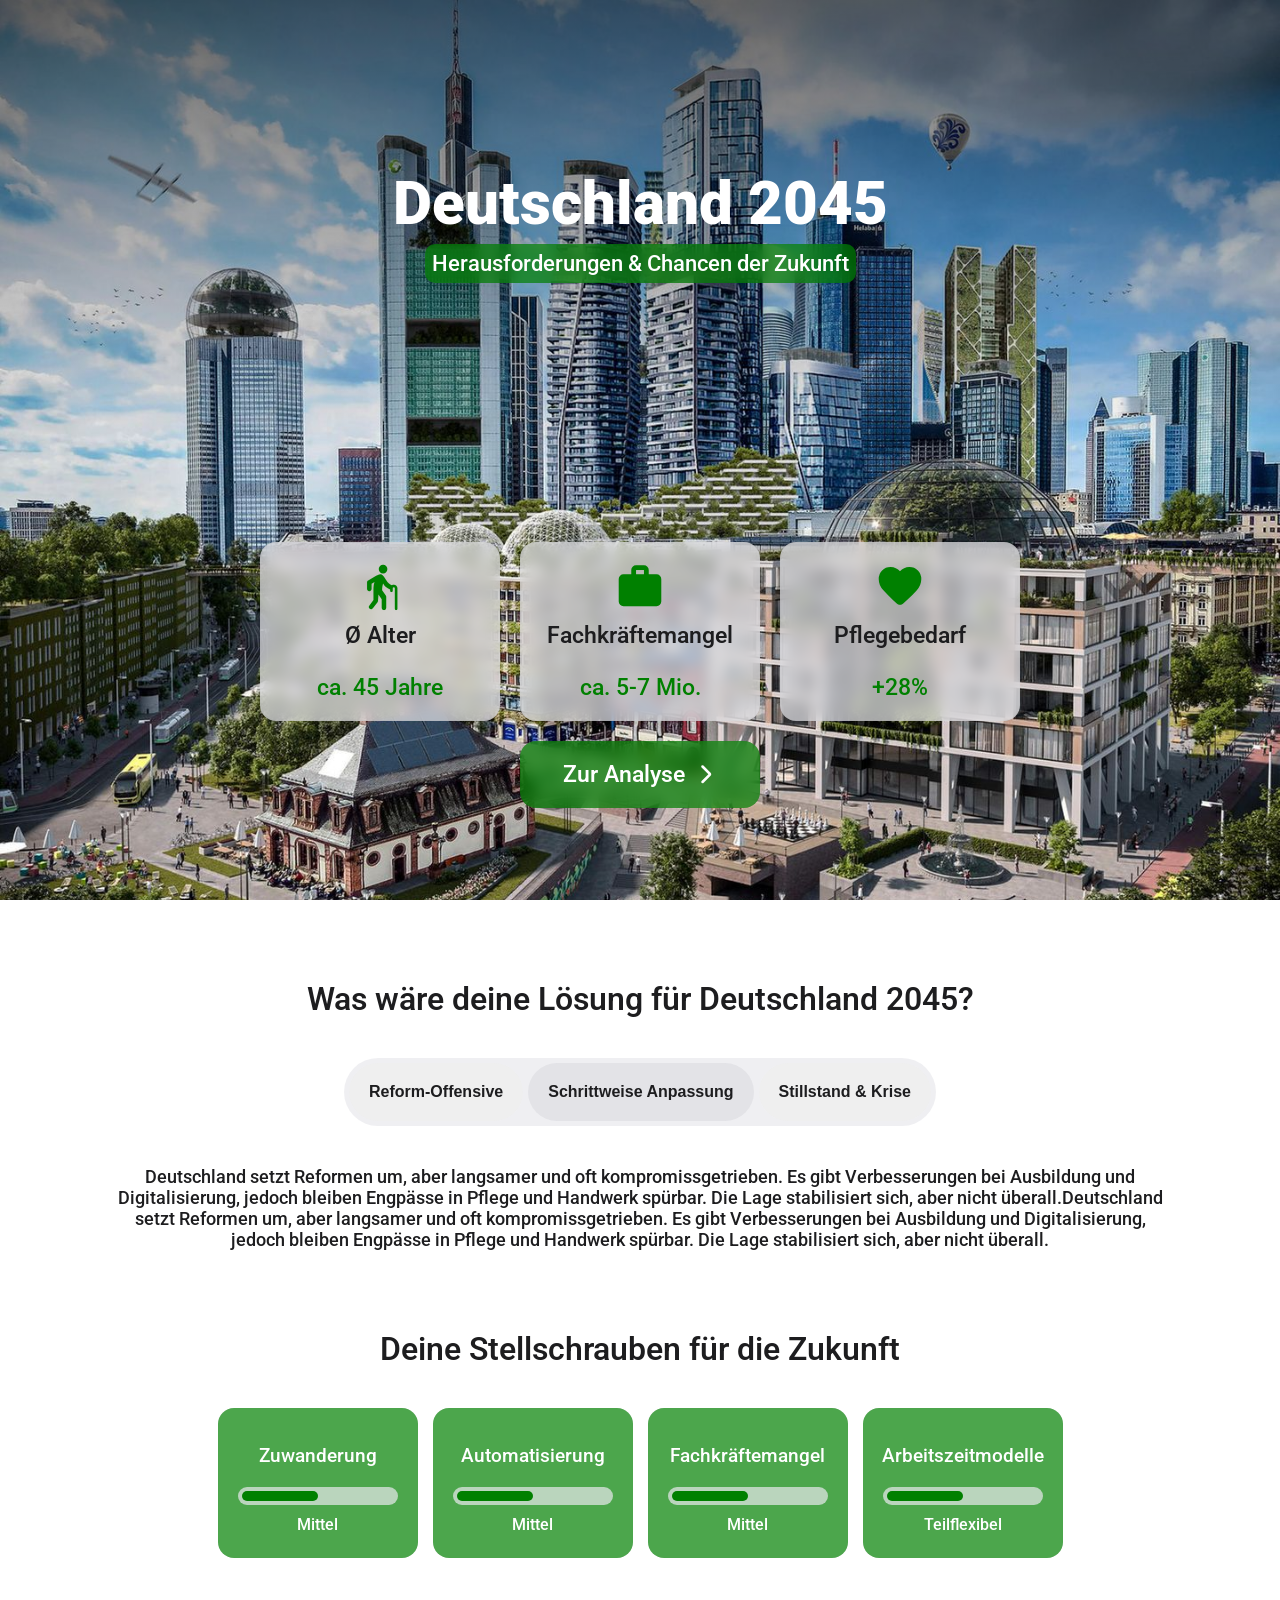
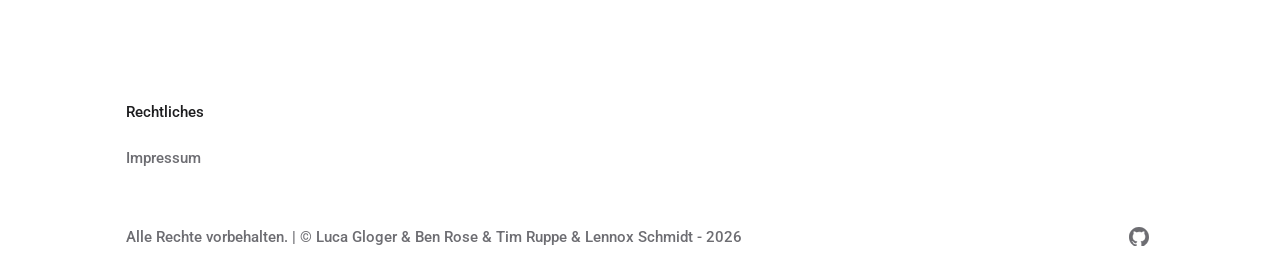
==== index.html @ fe9e8a71 "Design Update" ====
<!DOCTYPE html>
<html lang="en">
  <head>
    <meta charset="UTF-8" />
    <meta name="viewport" content="width=device-width, initial-scale=1.0" />
    <title>Detuschland 2045 - Herausforderungen & Chancen der Zukunft</title>
    <link
      rel="shortcut icon"
      href="assets/icons/favicon.png"
      type="image/x-icon"
    />
    <link rel="stylesheet" href="styles/index.css" />
    <link rel="stylesheet" href="styles/footer.css" />
    <script type="module" src="sliderInfo.js"></script>
  </head>
  <body>
    <div class="firstSectionCon">
      <div class="textCon">
        <h1 class="textConHeader">Deutschland 2045</h1>
        <h3 class="textConDescription">
          Herausforderungen & Chancen der Zukunft
        </h3>
      </div>
      <div class="btnInfoCon">
        <div class="infoGridCon">
          <div class="infoCon">
            <svg
              class="infoIcon"
              xmlns="http://www.w3.org/2000/svg"
              viewBox="0 -960 960 960"
            >
              <path
                d="M538.8-740.96q-33.95 0-58.17-24.21-24.22-24.22-24.22-58.18 0-33.95 24.1-58.17t58.29-24.22q34.2 0 58.3 24.1 24.1 24.1 24.1 58.29 0 34.2-24.22 58.3-24.22 24.09-58.18 24.09ZM700-382.35q-10.15 0-17.47-7.31-7.31-7.32-7.31-17.47v-24.5q-50.42-20.13-80.77-46.6-30.36-26.47-54.32-70.4-9.8 25.37-15.59 61.92-5.78 36.56-4.02 70.88l70.57 100.09q4.48 5.72 6.33 12.44 1.86 6.71 1.86 13.67v210.35q0 18.19-12.45 30.65-12.46 12.46-30.66 12.46-18.19 0-30.65-12.46-12.45-12.46-12.45-30.65v-165.26L450.2-335.3l-8.96 122.1q0 4.24-8.96 23.92L342.8-70.33q-10.71 14.72-28.15 17.08-17.43 2.36-32.15-8.36-14.96-10.72-17.32-28.27-2.35-17.55 8.6-32.27l81.2-108.44-.48-206.78q-.24-31.72 5-69.29 5.24-37.58 15.24-68.82l-56.89 32.28v102q0 18.2-12.46 30.66-12.46 12.45-30.65 12.45-18.2 0-30.65-12.45-12.46-12.46-12.46-30.66v-125.47q0-12.44 5.72-23.13 5.72-10.7 16.67-16.42l152.65-87.52q25.24-14.24 44.1-21.86 18.86-7.62 35.34-7.62 26.67 0 48.97 23.06 22.29 23.05 51.92 73.12 30.33 51.13 59.43 77.41 29.11 26.28 62.22 36.93 10.28-6.8 18.4-9.68t18.88-2.88q28.35 0 48.39 20.63 20.03 20.63 20.03 48.93v394.74q0 10.16-7.32 17.47-7.31 7.32-17.46 7.32-10.16 0-17.47-7.32-7.32-7.31-7.32-17.47V-455.7q0-8-6-14t-14-6q-8 0-14 6t-6 14v48.57q0 10.15-7.31 17.47-7.32 7.31-17.47 7.31Z"
              />
            </svg>
            <div class="infoFirstTextCon">
              <span class="infoFirstText">Ø Alter</span>
            </div>
            <div class="infoSecondTextCon">
              <span class="infoSecondText">ca. 45 Jahre</span>
            </div>
          </div>
          <div class="infoCon">
            <svg
              class="infoIcon"
              xmlns="http://www.w3.org/2000/svg"
              viewBox="0 -960 960 960"
            >
              <path
                d="M162.87-111.87q-37.78 0-64.39-26.61t-26.61-64.39V-633.3q0-37.79 26.61-64.4 26.61-26.6 64.39-26.6h149.72v-80q0-37.79 26.61-64.4 26.6-26.6 64.39-26.6h152.82q37.79 0 64.39 26.6 26.61 26.61 26.61 64.4v80h149.72q37.78 0 64.39 26.6 26.61 26.61 26.61 64.4v430.43q0 37.78-26.61 64.39t-64.39 26.61H162.87ZM403.59-724.3h152.82v-80H403.59v80Z"
              />
            </svg>
            <div class="infoFirstTextCon">
              <span class="infoFirstText">Fachkräftemangel</span>
            </div>
            <div class="infoSecondTextCon">
              <span class="infoSecondText">ca. 5-7 Mio.</span>
            </div>
          </div>
          <div class="infoCon">
            <svg
              class="infoIcon"
              xmlns="http://www.w3.org/2000/svg"
              viewBox="0 -960 960 960"
            >
              <path
                d="M479.76-139.83q-16.15 0-32.44-5.83-16.3-5.84-28.97-18.27l-69.48-63.48Q243.35-323.7 157.61-420.03 71.87-516.37 71.87-634q0-97.59 65.15-162.98 65.15-65.39 162.74-65.39 52.52 0 99.28 21.42 46.76 21.43 80.72 59.47 33.96-38.04 80.72-59.47 46.76-21.42 99.28-21.42 97.59 0 163.1 65.39 65.51 65.39 65.51 162.98 0 117.63-85.6 214.47-85.6 96.83-193.12 193.36l-68.24 62.47q-12.67 12.44-29.08 18.16-16.42 5.71-32.57 5.71Z"
              />
            </svg>
            <div class="infoFirstTextCon">
              <span class="infoFirstText">Pflegebedarf</span>
            </div>
            <div class="infoSecondTextCon">
              <span class="infoSecondText">+28%</span>
            </div>
          </div>
          <a class="infoBtn" href="https://google.com">
            <span class="infoBtnText">Zur Analyse</span>
            <svg
              class="infoBtnIcon"
              xmlns="http://www.w3.org/2000/svg"
              viewBox="0 -960 960 960"
            >
              <path
                d="M571.35-480 281.17-770.17q-16.43-16.44-16.05-39.21.38-22.77 16.81-39.21 16.44-16.43 39.33-16.43 22.89 0 39.33 16.43L664-544.65q13.67 13.67 20.39 30.58 6.72 16.92 6.72 34.07t-6.72 34.07q-6.72 16.91-20.39 30.58L359.83-111.17Q343.39-94.74 321-95.24q-22.39-.5-38.83-16.93-16.43-16.44-16.43-39.33 0-22.89 16.43-39.33L571.35-480Z"
              />
            </svg>
          </a>
        </div>
      </div>
    </div>
    <div class="secondSectionCon">
      <span class="sectionHeader"
        >Was wäre deine Lösung für Deutschland 2045?</span
      >
      <div class="secondSectionBtnCon">
        <button class="secondSectionBtn" id="secondSectionBtnOne">Reform-Offensive</button>
        <button class="secondSectionBtn" id="secondSectionBtnTwo">Schrittweise Anpassung</button>
        <button class="secondSectionBtn" id="secondSectionBtnThree">Stillstand & Krise</button>
      </div>
      <span class="secondSectionDescription" id="secondSectionDescription"
        >Lorem, ipsum dolor sit amet consectetur adipisicing elit. Pariatur porro facere mollitia, praesentium voluptatum, error aut officia inventore dicta, rerum reprehenderit? Voluptatibus commodi, soluta temporibus eius laborum iure sint nulla?</span
      >
    </div>
    <div class="thirdSectionCon">
      <span class="sectionHeader"
        >Deine Stellschrauben für die Zukunft</span
      >
      <div class="thirdSectionInfoCon">
        <div class="thirdSectionInfoElement">
          <div class="thirdSectionInfoElementTextCon">
            <span class="thirdSectionInfoElementText">Zuwanderung</span>
          </div>
          <div class="thirdSectionInfoSliderCon">
            <div class="infoSliderCon">
              <div class="infoSlider" id="zuwanderungSlider"></div>
            </div>
            <span class="thirdSectionInfoSliderText" id="zuwanderungText">Hoch / gezielt</span>
          </div>
        </div>
        <div class="thirdSectionInfoElement">
          <div class="thirdSectionInfoElementTextCon">
            <span class="thirdSectionInfoElementText">Automatisierung</span>
          </div>
          <div class="thirdSectionInfoSliderCon">
            <div class="infoSliderCon">
              <div class="infoSlider" id="automatisierungSlider"></div>
            </div>
            <span class="thirdSectionInfoSliderText" id="automatisierungText">Stark</span>
          </div>
        </div>
        <div class="thirdSectionInfoElement">
          <div class="thirdSectionInfoElementTextCon">
            <span class="thirdSectionInfoElementText">Fachkräftemangel</span>
          </div>
          <div class="thirdSectionInfoSliderCon">
            <div class="infoSliderCon">
              <div class="infoSlider" id="fachkraeftemangelSlider"></div>
            </div>
            <span class="thirdSectionInfoSliderText" id="fachkraeftemangelText">Niedrig</span>
          </div>
        </div>
        <div class="thirdSectionInfoElement">
          <div class="thirdSectionInfoElementTextCon">
            <span class="thirdSectionInfoElementText">Arbeitszeitmodelle</span>
          </div>
          <div class="thirdSectionInfoSliderCon">
            <div class="infoSliderCon">
              <div class="infoSlider" id="arbeitszeitmodelleSlider"></div>
            </div>
            <span class="thirdSectionInfoSliderText" id="arbeitszeitmodelleText">Flexibel</span>
          </div>
        </div>
      </div>
    </div>
    <div class="footer">
      <div class="firstFooterSec">
        <span class="footerHeader">Rechtliches</span>
        <a class="footerText" href="https://lucagloger.pages.dev/impressum"
          >Impressum</a
        >
      </div>
      <div class="lastFooterSec">
        <span class="footerTextTwo"
          >Alle Rechte vorbehalten. | © Luca Gloger & Ben Rose & Tim Ruppe &
          Lennox Schmidt - 2026</span
        >
        <div class="secondCon">
          <a
            href="https://github.com/lgloger/Germany-2045-School-Project"
            class="footerIconLink"
            ><svg
              class="footerIcon"
              viewBox="0 0 97.707 95.889"
              xmlns="http://www.w3.org/2000/svg"
              xml:space="preserve"
              xmlns:serif="http://www.serif.com/"
              style="
                fill-rule: evenodd;
                clip-rule: evenodd;
                stroke-linecap: round;
                stroke-linejoin: round;
                stroke-miterlimit: 1.5;
              "
            >
              <path
                fill-rule="evenodd"
                clip-rule="evenodd"
                d="M48.854 0C21.839 0 0 22 0 49.217c0 21.756 13.993 40.172 33.405 46.69 2.427.49 3.316-1.059 3.316-2.362 0-1.141-.08-5.052-.08-9.127-13.59 2.934-16.42-5.867-16.42-5.867-2.184-5.704-5.42-7.17-5.42-7.17-4.448-3.015.324-3.015.324-3.015 4.934.326 7.523 5.052 7.523 5.052 4.367 7.496 11.404 5.378 14.235 4.074.404-3.178 1.699-5.378 3.074-6.6-10.839-1.141-22.243-5.378-22.243-24.283 0-5.378 1.94-9.778 5.014-13.2-.485-1.222-2.184-6.275.486-13.038 0 0 4.125-1.304 13.426 5.052a46.97 46.97 0 0 1 12.214-1.63c4.125 0 8.33.571 12.213 1.63 9.302-6.356 13.427-5.052 13.427-5.052 2.67 6.763.97 11.816.485 13.038 3.155 3.422 5.015 7.822 5.015 13.2 0 18.905-11.404 23.06-22.324 24.283 1.78 1.548 3.316 4.481 3.316 9.126 0 6.6-.08 11.897-.08 13.526 0 1.304.89 2.853 3.316 2.364 19.412-6.52 33.405-24.935 33.405-46.691C97.707 22 75.788 0 48.854 0z"
              /></svg
          ></a>
        </div>
      </div>
    </div>
  </body>
</html>
---- styles/index.css ----
@import url("https://fonts.googleapis.com/css2?family=Roboto:ital,wght@0,100..900;1,100..900&display=swap");

:root {
  --primary-backround-color: #ffffff;
  --primary-text-color: #1d1d1f;
  --info-container-color: #f5f5f7;
  --primary-description-text-color: #6d6d72;

  --glass-effect-color: rgba(232, 232, 237, 0.7);
  --glass-effect-box-shadow: rgba(0, 0, 0, 0.11);
  --glass-effect-hover-color: rgba(223, 223, 227, 0.698);
}

h1,
h2,
h3,
h4,
h5,
h6,
span,
p,
input,
button,
textarea,
select,
label,
a {
  margin: 0;
  padding: 0;
  box-sizing: border-box;
}

body {
  height: auto;
  margin: 0;
  display: flex;
  flex-direction: column;
  align-items: center;
  font-family: "Roboto", sans-serif;
}

/* ========== FIRST SECTION ========== */

.firstSectionCon {
  width: 100%;
  height: 100vh;
  background-image: url(../assets/images/Zukunftsbild_Deutschland_2045.jpg);
  background-repeat: no-repeat;
  background-size: cover;
  box-sizing: border-box;
  margin-bottom: 40px;
}

.textCon {
  width: auto;
  height: 50%;
  display: flex;
  align-items: center;
  justify-content: center;
  flex-direction: column;
  gap: 5px;
  background-image: linear-gradient(
    to top,
    rgba(0, 0, 0, 0),
    rgba(0, 0, 0, 0.6)
  );

  padding: 0 20px 0 20px;
  box-sizing: border-box;
}

.textConHeader {
  color: var(--primary-backround-color);
  font-size: 60px;
  font-weight: 900;
  text-align: center;
}

.textConDescription {
  padding: 7px;

  color: var(--primary-backround-color);
  font-size: 22px;
  font-weight: 500;
  text-align: center;

  --webkit-backdrop-filter: blur(7px);
  backdrop-filter: blur(7px);
  background-color: rgba(0, 128, 0, 0.7);
  border-radius: 10px;
  box-shadow: inset 0 0 1px var(--glass-effect-box-shadow);
}

.btnInfoCon {
  width: 100%;
  height: 50%;
  display: flex;
  align-items: center;
  justify-content: center;
  padding: 0 20px 0 20px;
  box-sizing: border-box;
}

.infoGridCon {
  width: 100%;
  max-width: 760px;
  display: flex;
  flex-wrap: wrap;
  align-items: center;
  justify-content: center;
  gap: 20px;
}

.infoCon {
  height: auto;
  width: 200px;
  padding: 20px;

  --webkit-backdrop-filter: blur(7px);
  backdrop-filter: blur(7px);
  background-color: var(--glass-effect-color);
  border-radius: 16px;
  box-shadow: inset 0 0 1px var(--glass-effect-box-shadow);

  display: flex;
  justify-content: center;
  align-items: center;
  flex-direction: column;
}

.infoFirstTextCon {
  width: 100%;
  height: 50%;
  display: flex;
  align-items: center;
  justify-content: center;
}

.infoIcon {
  width: 50px;
  height: auto;
  fill: #008000;
  stroke: #008000;
  margin-bottom: 10px;
}

.infoFirstText {
  color: var(--primary-text-color);
  font-size: 23px;
  font-weight: 550;
  margin-bottom: 25px;
}

.infoSecondTextCon {
  width: 100%;
  height: 50%;
  display: flex;
  align-items: center;
  justify-content: center;
}

.infoSecondText {
  color: #008000;
  font-size: 23px;
  font-weight: 500;
}

/* InfoBtn */
.infoBtn {
  height: auto;
  width: 240px;
  padding: 20px;

  --webkit-backdrop-filter: blur(7px);
  backdrop-filter: blur(7px);
  background-color: rgba(0, 128, 0, 0.7);
  border-radius: 16px;
  box-shadow: inset 0 0 1px var(--glass-effect-box-shadow);

  display: flex;
  justify-content: center;
  align-items: center;
  gap: 10px;

  transition: 0.15s ease-in-out;
  text-decoration: none;
}

.infoBtn:hover {
  background-color: rgba(0, 117, 0, 0.698);
}

.infoBtn:active {
  background-color: rgba(0, 117, 0, 0.698);
}

.infoBtnText {
  color: var(--primary-backround-color);
  font-size: 23px;
  font-weight: 550;
}

.infoBtnIcon {
  width: 22.5px;
  height: auto;
  fill: var(--primary-backround-color);
  stroke: var(--primary-backround-color);
}

/* ========== FIRST SECTION RESPONSIVE ========== */

@media only screen and (max-width: 1068px) {
  .textConHeader {
    font-size: 55px;
  }

  .textConDescription {
    font-size: 18px;
  }

  /* INFO CONTAINERS / BUTTONS */
  .infoCon {
    width: 180px;
  }

  .infoIcon {
    width: 35px;
  }

  .infoFirstText {
    font-size: 20px;
    margin-bottom: 20px;
  }

  .infoSecondText {
    font-size: 20px;
  }

  /* InfoBtn */
  .infoBtn {
    width: 220px;
  }

  .infoBtnText {
    font-size: 20px;
  }

  .infoBtnIcon {
    width: 19.5px;
  }
}

@media only screen and (max-width: 734px) {
  .textConHeader {
    font-size: 45px;
  }

  .textConDescription {
    font-size: 17px;
  }

  /* INFO CONTAINERS / BUTTONS */
  .infoCon {
    width: 160px;
  }

  .infoIcon {
    width: 30px;
  }

  .infoFirstText {
    font-size: 18px;
    margin-bottom: 20px;
  }

  .infoSecondText {
    font-size: 18px;
  }

  /* InfoBtn */
  .infoBtn {
    width: 200px;
  }

  .infoBtnText {
    font-size: 18px;
  }

  .infoBtnIcon {
    width: 17.5px;
  }
}

@media only screen and (max-width: 459px) {
  .textCon {
    height: 30%;
  }

  .btnInfoCon {
    height: 70%;
  }
}

/* ========== SECOND SECTION ========== */

.secondSectionCon {
  width: 100%;
  height: auto;
  display: flex;
  align-items: center;
  justify-content: center;
  flex-direction: column;
  padding: 0 20px 0 20px;
  box-sizing: border-box;
}

.sectionHeader {
  color: var(--primary-text-color);
  font-size: 32px;
  font-weight: 550;
  text-align: center;
  padding: 40px 0 40px 0;
}

.secondSectionBtnCon {
  width: auto;
  height: auto;
  display: flex;
  align-items: center;
  justify-content: center;
  background-color: var(--glass-effect-color);
  border-radius: 35px;
  gap: 5px;
  padding: 5px;
}

.secondSectionBtn {
  width: auto;
  height: auto;
  padding: 20px;
  outline: none;
  border: none;
  border-radius: 35px;
  color: var(--primary-text-color);
  font-size: 16px;
  font-weight: 600;
  transition: 0.15s ease-in-out;
}

.secondSectionBtn:hover {
  cursor: pointer;
  background-color: var(--glass-effect-hover-color);
}

.active {
  background-color: var(--glass-effect-hover-color);
}

.secondSectionDescription {
  width: 100%;
  max-width: 1068px;
  color: var(--primary-text-color);
  font-size: 18px;
  font-weight: 500;
  text-align: center;
  padding: 40px 0 40px 0;
}

@media only screen and (max-width: 734px) {
  .secondSectionBtnCon {
    width: 100%;
    max-width: 300px;
    flex-direction: column;
    border-radius: 35px;
    padding: 10px;
  }

  .secondSectionBtn {
    width: 100%;
    height: auto;
    padding: 20px;
    outline: none;
    border: none;
    border-radius: 35px;
    color: var(--primary-text-color);
    font-size: 16px;
    font-weight: 600;
    transition: 0.15s ease-in-out;
  }
}

/* ========== THIRD SECTION ========== */

.thirdSectionCon {
  width: 100%;
  height: auto;
  display: flex;
  align-items: center;
  justify-content: center;
  flex-direction: column;
  padding: 0 20px 0 20px;
  box-sizing: border-box;
}

.thirdSectionInfoCon {
  width: 100%;
  height: auto;
  display: flex;
  align-items: center;
  justify-content: center;
  flex-wrap: wrap;
  gap: 15px;
}

.thirdSectionInfoElement {
  width: 200px;
  height: 150px;
  display: flex;
  align-items: center;
  justify-content: center;
  flex-direction: column;

  --webkit-backdrop-filter: blur(7px);
  backdrop-filter: blur(7px);
  background-color: rgba(0, 128, 0, 0.7);
  border-radius: 16px;
  box-shadow: inset 0 0 1px var(--glass-effect-box-shadow);

  box-sizing: border-box;
  padding: 20px;
}

.thirdSectionInfoElementTextCon {
  width: 100%;
  height: 50%;
  display: flex;
  align-items: center;
  justify-content: center;
}

.thirdSectionInfoElementText {
  color: var(--primary-backround-color);
  font-size: 19px;
  font-weight: 500;
  text-align: center;
}

.thirdSectionInfoSliderCon {
  width: 100%;
  height: 50%;
  display: flex;
  align-items: center;
  justify-content: center;
  flex-direction: column;
  gap: 10px;
}

.infoSliderCon {
  width: 100%;
  height: 18px;
  border-radius: 100px;
  padding: 4px;
  box-sizing: border-box;
  background-color: var(--glass-effect-color);
}

.infoSlider {
  width: 50%;
  height: 100%;
  background-color: #008000;
  border-radius: 100px;
  transition: 0.5s ease-in-out;
}

.thirdSectionInfoSliderText {
  color: var(--primary-backround-color);
  font-size: 16px;
  font-weight: 500;
}
---- styles/footer.css ----
/* ---------- Footer ---------- */
.footer {
  max-width: 1068px;
  width: 100%;
  height: auto;
  display: flex;
  align-items: center;
  justify-content: space-between;
  background-color: var(--primary-backround-color);
  padding: 20px;
  box-sizing: border-box;
  flex-direction: column;
  margin-top: 70px;
}

.firstFooterSec {
  width: 100%;
  height: auto;
  display: flex;
  align-items: flex-start;
  justify-content: center;
  flex-direction: column;
  gap: 27.5px;
  padding: 55px 0 55px 0;
}

.footerText,
.footerTextTwo,
.footerHeader {
  font-size: 15px;
  font-weight: 500;
  color: var(--primary-description-text-color);
  text-align: center;
  text-decoration: none;
  transition: 0.15s ease-in-out;
}

.footerText:hover {
  color: var(--primary-text-color);
}

.footerHeader {
  color: var(--primary-text-color);
}

.lastFooterSec {
  width: 100%;
  height: auto;
  display: flex;
  align-items: center;
  justify-content: space-between;
}

.secondCon {
  height: 100%;
  width: auto;
  display: flex;
  align-items: center;
  justify-content: center;
  gap: 12px;
}

.footerIconLink {
  width: 30px;
  height: 30px;
  display: flex;
  align-items: center;
  justify-content: center;
  border-radius: 5px;
  transition: 0.15s ease-in-out;
}

.footerIconLink:hover {
  background-color: var(--glass-effect-hover-color);
}

.footerIcon {
  width: 20px;
  height: auto;
  fill: var(--primary-description-text-color);
  stroke: var(--primary-description-text-color);
}

@media only screen and (max-width: 1023px) {
  .lastFooterSec {
    flex-direction: column-reverse;
    gap: 20px;
  }
}
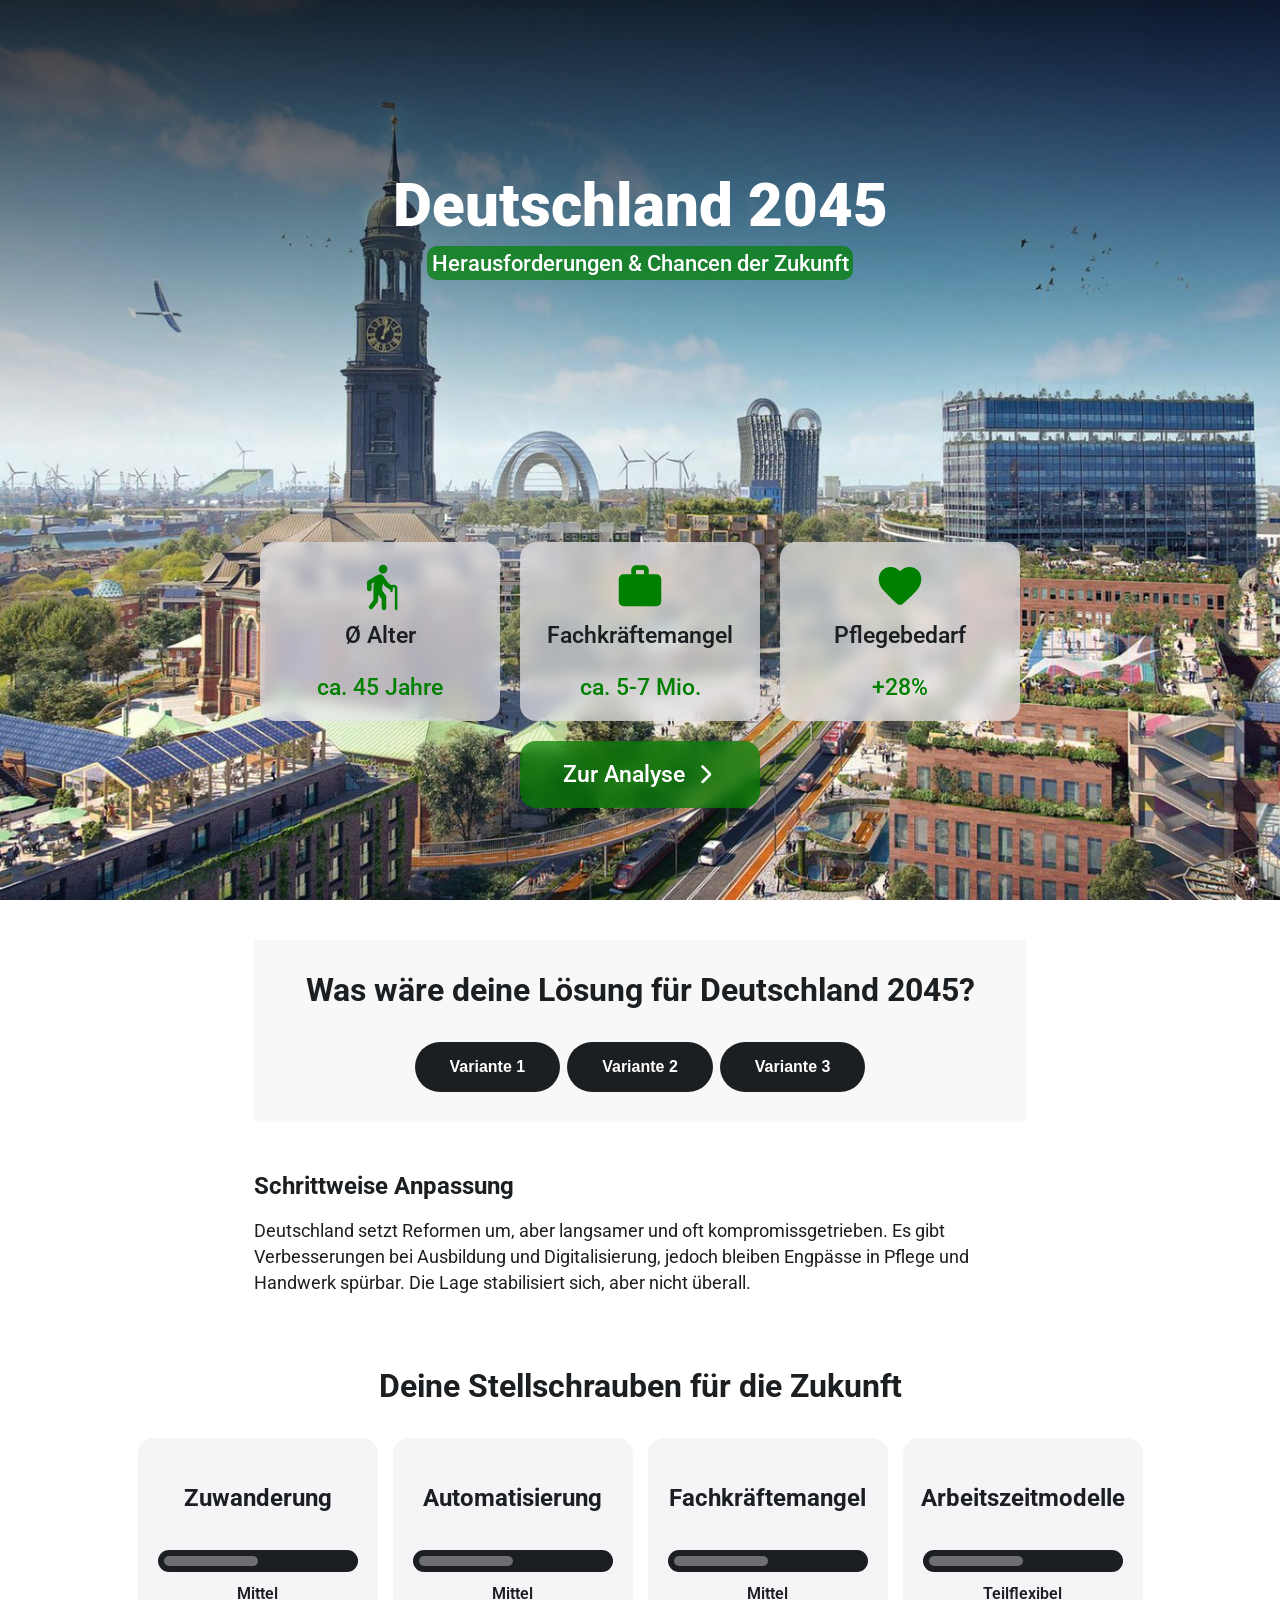
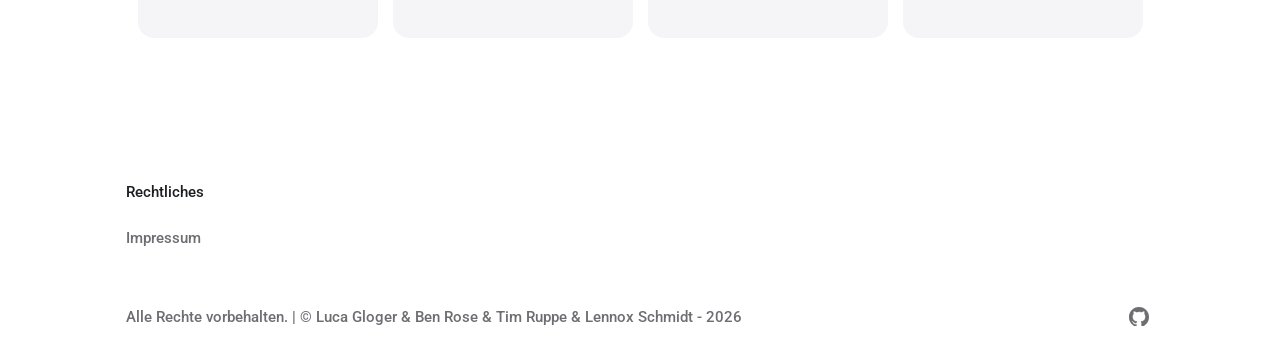
==== commit 262d86ed: "Design Update" ====
--- a/index.html
+++ b/index.html
@@ -3,18 +3,19 @@
   <head>
     <meta charset="UTF-8" />
     <meta name="viewport" content="width=device-width, initial-scale=1.0" />
-    <title>Detuschland 2045 - Herausforderungen & Chancen der Zukunft</title>
+    <title>Detuschland in 2045</title>
     <link
       rel="shortcut icon"
-      href="assets/icons/favicon.png"
+      href="assets/favicon/favicon.png"
       type="image/x-icon"
     />
     <link rel="stylesheet" href="styles/index.css" />
     <link rel="stylesheet" href="styles/footer.css" />
     <script type="module" src="sliderInfo.js"></script>
+    <script type="module" src="animation.js"></script>
   </head>
   <body>
-    <div class="firstSectionCon">
+    <div class="firstSectionCon" id="firstSectionCon">
       <div class="textCon">
         <h1 class="textConHeader">Deutschland 2045</h1>
         <h3 class="textConDescription">
@@ -90,22 +91,34 @@
       </div>
     </div>
     <div class="secondSectionCon">
-      <span class="sectionHeader"
-        >Was wäre deine Lösung für Deutschland 2045?</span
+      <div class="secondSectionBtnCon">
+        <span class="sectionHeader"
+          >Was wäre deine Lösung für Deutschland 2045?</span
+        >
+        <div class="secondSectionBtnGrid">
+          <button class="secondSectionBtn" id="secondSectionBtnOne">
+            Variante 1
+          </button>
+          <button class="secondSectionBtn" id="secondSectionBtnTwo">
+            Variante 2
+          </button>
+          <button class="secondSectionBtn" id="secondSectionBtnThree">
+            Variante 3
+          </button>
+        </div>
+      </div>
+      <span class="descriptionHeader" id="secondSectionHeader"
+        >Schrittweise Anpassung</span
       >
-      <div class="secondSectionBtnCon">
-        <button class="secondSectionBtn" id="secondSectionBtnOne">Reform-Offensive</button>
-        <button class="secondSectionBtn" id="secondSectionBtnTwo">Schrittweise Anpassung</button>
-        <button class="secondSectionBtn" id="secondSectionBtnThree">Stillstand & Krise</button>
-      </div>
-      <span class="secondSectionDescription" id="secondSectionDescription"
-        >Lorem, ipsum dolor sit amet consectetur adipisicing elit. Pariatur porro facere mollitia, praesentium voluptatum, error aut officia inventore dicta, rerum reprehenderit? Voluptatibus commodi, soluta temporibus eius laborum iure sint nulla?</span
+      <span class="sectionDescription" id="secondSectionDescription"
+        >Lorem, ipsum dolor sit amet consectetur adipisicing elit. Pariatur
+        porro facere mollitia, praesentium voluptatum, error aut officia
+        inventore dicta, rerum reprehenderit? Voluptatibus commodi, soluta
+        temporibus eius laborum iure sint nulla?</span
       >
     </div>
     <div class="thirdSectionCon">
-      <span class="sectionHeader"
-        >Deine Stellschrauben für die Zukunft</span
-      >
+      <span class="sectionHeader">Deine Stellschrauben für die Zukunft</span>
       <div class="thirdSectionInfoCon">
         <div class="thirdSectionInfoElement">
           <div class="thirdSectionInfoElementTextCon">
@@ -115,7 +128,9 @@
             <div class="infoSliderCon">
               <div class="infoSlider" id="zuwanderungSlider"></div>
             </div>
-            <span class="thirdSectionInfoSliderText" id="zuwanderungText">Hoch / gezielt</span>
+            <span class="thirdSectionInfoSliderText" id="zuwanderungText"
+              >Hoch / gezielt</span
+            >
           </div>
         </div>
         <div class="thirdSectionInfoElement">
@@ -126,7 +141,9 @@
             <div class="infoSliderCon">
               <div class="infoSlider" id="automatisierungSlider"></div>
             </div>
-            <span class="thirdSectionInfoSliderText" id="automatisierungText">Stark</span>
+            <span class="thirdSectionInfoSliderText" id="automatisierungText"
+              >Stark</span
+            >
           </div>
         </div>
         <div class="thirdSectionInfoElement">
@@ -137,7 +154,9 @@
             <div class="infoSliderCon">
               <div class="infoSlider" id="fachkraeftemangelSlider"></div>
             </div>
-            <span class="thirdSectionInfoSliderText" id="fachkraeftemangelText">Niedrig</span>
+            <span class="thirdSectionInfoSliderText" id="fachkraeftemangelText"
+              >Niedrig</span
+            >
           </div>
         </div>
         <div class="thirdSectionInfoElement">
@@ -148,7 +167,9 @@
             <div class="infoSliderCon">
               <div class="infoSlider" id="arbeitszeitmodelleSlider"></div>
             </div>
-            <span class="thirdSectionInfoSliderText" id="arbeitszeitmodelleText">Flexibel</span>
+            <span class="thirdSectionInfoSliderText" id="arbeitszeitmodelleText"
+              >Flexibel</span
+            >
           </div>
         </div>
       </div>
--- a/styles/index.css
+++ b/styles/index.css
@@ -2,7 +2,7 @@
 
 :root {
   --primary-backround-color: #ffffff;
-  --primary-text-color: #1d1d1f;
+  --primary-text-color: #1c1f22;
   --info-container-color: #f5f5f7;
   --primary-description-text-color: #6d6d72;
 
@@ -39,16 +39,91 @@
   font-family: "Roboto", sans-serif;
 }
 
+/* ========== GLOBAL TEXT STYLES ========== */
+
+.sectionHeader {
+  -webkit-font-smoothing: antialiased;
+  -webkit-font-feature-settings: "cv11";
+  font-feature-settings: "cv11";
+
+  color: var(--primary-text-color);
+  font-size: 2rem;
+  font-weight: 700;
+  text-align: left;
+  letter-spacing: normal;
+  line-height: 1.25;
+  text-align: center;
+
+  margin-bottom: 32px;
+}
+
+.descriptionHeader {
+  width: 100%;
+
+  -webkit-font-smoothing: antialiased;
+  -webkit-font-feature-settings: "cv11";
+  font-feature-settings: "cv11";
+
+  color: var(--primary-text-color);
+  font-size: 1.5rem;
+  font-weight: 700;
+  letter-spacing: normal;
+  line-height: 1.3333333333;
+
+  padding-top: 16px;
+  margin-bottom: 16px;
+}
+
+.sectionDescription {
+  width: 100%;
+
+  -webkit-font-smoothing: antialiased;
+  -webkit-font-feature-settings: "cv11";
+  font-feature-settings: "cv11";
+
+  color: var(--primary-text-color);
+  font-size: 1.125rem;
+  font-weight: 400;
+  text-align: left;
+  letter-spacing: normal;
+  line-height: 1.4444444444;
+}
+
+@media only screen and (max-width: 1023px) {
+  .sectionHeader {
+    font-size: 1.5rem;
+    line-height: 1.3333333333;
+
+    margin-bottom: 32px;
+  }
+
+  .descriptionHeader {
+    font-size: 1.125rem;
+    font-weight: 700;
+    line-height: 1.4444444444;
+
+    padding-top: 16px;
+    margin-bottom: 16px;
+  }
+
+  .sectionDescription {
+    font-size: 1rem;
+    font-weight: 400;
+    line-height: 1.5;
+  }
+}
+
 /* ========== FIRST SECTION ========== */
 
 .firstSectionCon {
   width: 100%;
   height: 100vh;
-  background-image: url(../assets/images/Zukunftsbild_Deutschland_2045.jpg);
+  background-image: url(../assets/images/Zukunftsbild_Deutschland_2_2045.jpg);
   background-repeat: no-repeat;
   background-size: cover;
   box-sizing: border-box;
   margin-bottom: 40px;
+  transition: 0.5s ease-in-out;
 }
 
 .textCon {
@@ -62,7 +137,7 @@
   background-image: linear-gradient(
     to top,
     rgba(0, 0, 0, 0),
-    rgba(0, 0, 0, 0.6)
+    rgba(0, 0, 0, 0.8)
   );
 
   padding: 0 20px 0 20px;
@@ -77,8 +152,6 @@
 }
 
 .textConDescription {
-  padding: 7px;
-
   color: var(--primary-backround-color);
   font-size: 22px;
   font-weight: 500;
@@ -89,6 +162,8 @@
   background-color: rgba(0, 128, 0, 0.7);
   border-radius: 10px;
   box-shadow: inset 0 0 1px var(--glass-effect-box-shadow);
+
+  padding: 4.5px;
 }
 
 .btnInfoCon {
@@ -305,6 +380,7 @@
 
 .secondSectionCon {
   width: 100%;
+  max-width: 812px;
   height: auto;
   display: flex;
   align-items: center;
@@ -312,87 +388,74 @@
   flex-direction: column;
   padding: 0 20px 0 20px;
   box-sizing: border-box;
-}
-
-.sectionHeader {
-  color: var(--primary-text-color);
-  font-size: 32px;
-  font-weight: 550;
-  text-align: center;
-  padding: 40px 0 40px 0;
+  margin-bottom: 70px;
 }
 
 .secondSectionBtnCon {
-  width: auto;
-  height: auto;
-  display: flex;
-  align-items: center;
-  justify-content: center;
-  background-color: var(--glass-effect-color);
-  border-radius: 35px;
-  gap: 5px;
-  padding: 5px;
+  width: 100%;
+  height: auto;
+  display: flex;
+  align-items: center;
+  justify-content: center;
+  flex-direction: column;
+
+  background-color: #f8f8f8;
+  box-sizing: border-box;
+
+  padding: 30px;
+  margin-bottom: 32px;
+}
+
+.secondSectionBtnGrid {
+  width: 100%;
+  height: auto;
+  display: flex;
+  flex-wrap: wrap;
+  align-items: center;
+  justify-content: center;
+  gap: 7px;
 }
 
 .secondSectionBtn {
   width: auto;
   height: auto;
-  padding: 20px;
+
   outline: none;
+  background-color: #1c1f22;
+  border-radius: 35px;
   border: none;
-  border-radius: 35px;
-  color: var(--primary-text-color);
-  font-size: 16px;
-  font-weight: 600;
+
+  padding: 15px 35px 15px 35px;
+
+  -webkit-font-smoothing: antialiased;
+  -webkit-font-feature-settings: "cv11";
+  font-feature-settings: "cv11";
+
+  color: #fff;
+  font-size: 1rem;
+  font-weight: 550;
+  font-style: normal;
+  letter-spacing: normal;
+  line-height: 1.25;
+
   transition: 0.15s ease-in-out;
 }
 
 .secondSectionBtn:hover {
   cursor: pointer;
-  background-color: var(--glass-effect-hover-color);
+  font-style: italic;
+  transform: scale(1.03);
 }
 
 .active {
-  background-color: var(--glass-effect-hover-color);
-}
-
-.secondSectionDescription {
-  width: 100%;
-  max-width: 1068px;
-  color: var(--primary-text-color);
-  font-size: 18px;
-  font-weight: 500;
-  text-align: center;
-  padding: 40px 0 40px 0;
-}
-
-@media only screen and (max-width: 734px) {
-  .secondSectionBtnCon {
-    width: 100%;
-    max-width: 300px;
-    flex-direction: column;
-    border-radius: 35px;
-    padding: 10px;
-  }
-
-  .secondSectionBtn {
-    width: 100%;
-    height: auto;
-    padding: 20px;
-    outline: none;
-    border: none;
-    border-radius: 35px;
-    color: var(--primary-text-color);
-    font-size: 16px;
-    font-weight: 600;
-    transition: 0.15s ease-in-out;
-  }
+  background-color: #1c1f22;
 }
 
 /* ========== THIRD SECTION ========== */
 
 .thirdSectionCon {
   width: 100%;
+  max-width: 1255px;
   height: auto;
   display: flex;
   align-items: center;
@@ -413,18 +476,15 @@
 }
 
 .thirdSectionInfoElement {
-  width: 200px;
-  height: 150px;
-  display: flex;
-  align-items: center;
-  justify-content: center;
-  flex-direction: column;
-
-  --webkit-backdrop-filter: blur(7px);
-  backdrop-filter: blur(7px);
-  background-color: rgba(0, 128, 0, 0.7);
+  width: 240px;
+  height: 200px;
+  display: flex;
+  align-items: center;
+  justify-content: center;
+  flex-direction: column;
+
+  background-color: #f5f5f7;
   border-radius: 16px;
-  box-shadow: inset 0 0 1px var(--glass-effect-box-shadow);
 
   box-sizing: border-box;
   padding: 20px;
@@ -439,9 +499,11 @@
 }
 
 .thirdSectionInfoElementText {
-  color: var(--primary-backround-color);
-  font-size: 19px;
-  font-weight: 500;
+  color: var(--primary-text-color);
+  font-size: 1.5rem;
+  font-weight: 700;
+  letter-spacing: normal;
+  line-height: 1.3333333333;
   text-align: center;
 }
 
@@ -457,23 +519,37 @@
 
 .infoSliderCon {
   width: 100%;
-  height: 18px;
+  max-width: 300px;
+  height: 22px;
   border-radius: 100px;
-  padding: 4px;
-  box-sizing: border-box;
-  background-color: var(--glass-effect-color);
+  padding: 6px;
+  box-sizing: border-box;
+  background-color: #1c1f22;
 }
 
 .infoSlider {
   width: 50%;
   height: 100%;
-  background-color: #008000;
+  background-color: #6d6d72;
   border-radius: 100px;
   transition: 0.5s ease-in-out;
 }
 
 .thirdSectionInfoSliderText {
-  color: var(--primary-backround-color);
-  font-size: 16px;
-  font-weight: 500;
-}
+  -webkit-font-smoothing: antialiased;
+  -webkit-font-feature-settings: "cv11";
+  font-feature-settings: "cv11";
+
+  color: var(--primary-text-color);
+  font-size: 1rem;
+  font-weight: 600;
+  font-style: normal;
+  letter-spacing: normal;
+  line-height: 1.5;
+}
+
+@media only screen and (max-width: 549px) {
+  .thirdSectionInfoElement {
+    width: 100%;
+  }
+}
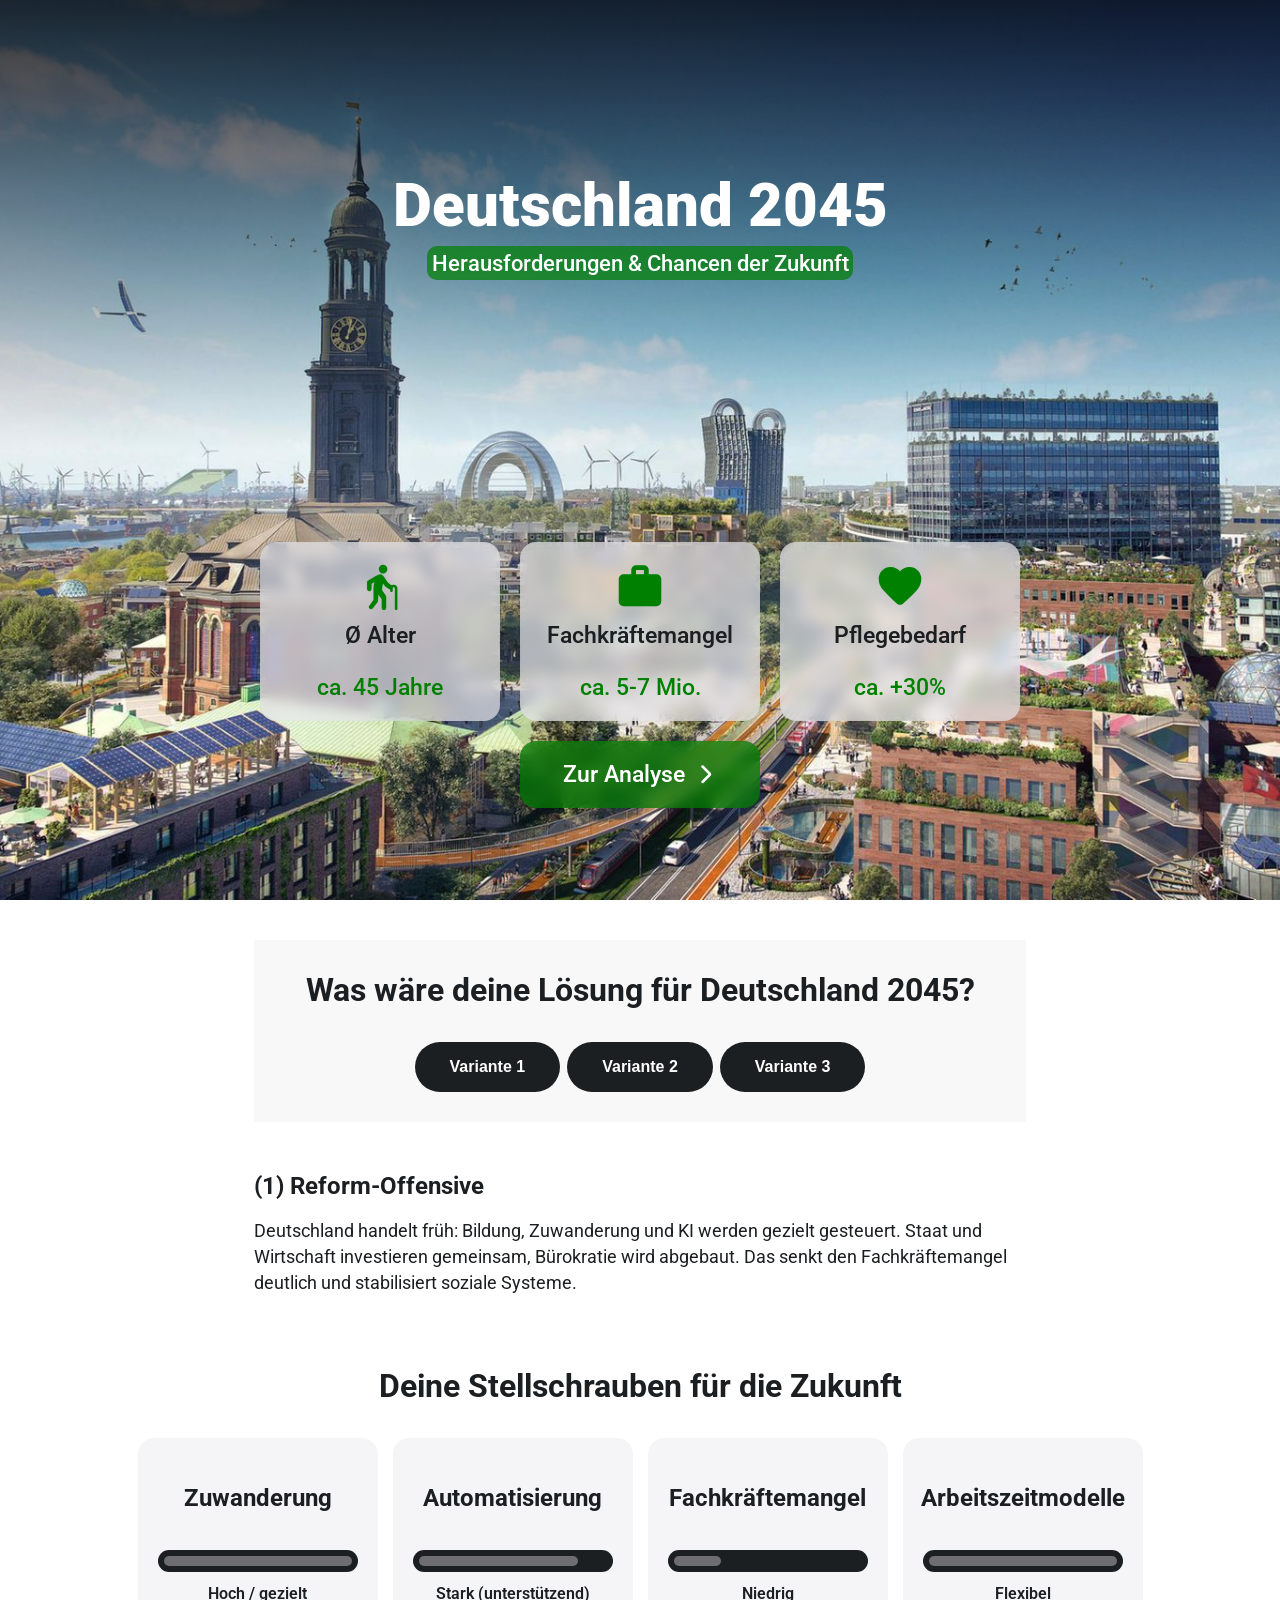
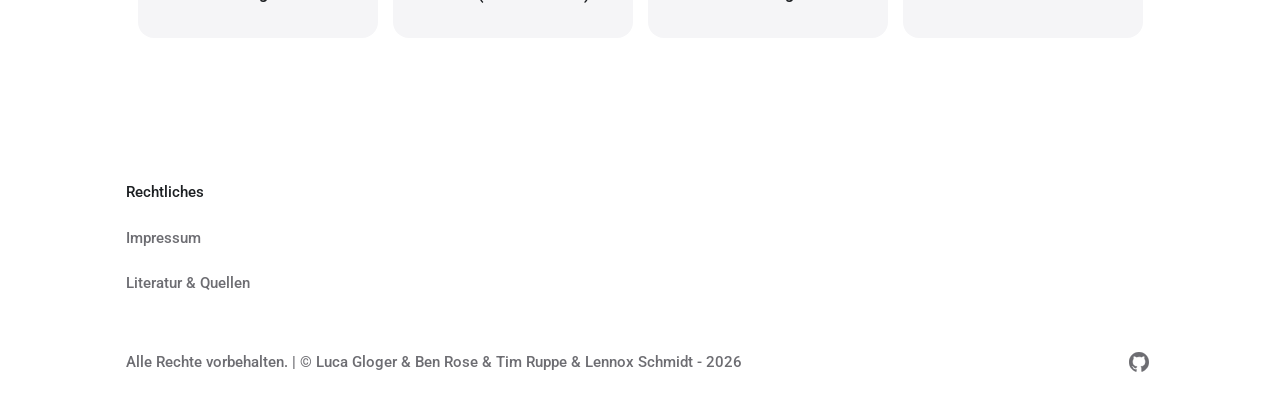
==== commit ae82629e: "Design & Text Content Changed" ====
--- a/index.html
+++ b/index.html
@@ -3,7 +3,7 @@
   <head>
     <meta charset="UTF-8" />
     <meta name="viewport" content="width=device-width, initial-scale=1.0" />
-    <title>Detuschland in 2045</title>
+    <title>Detuschland in 2045 - Herausforderungen & Chancen der Zukunft</title>
     <link
       rel="shortcut icon"
       href="assets/favicon/favicon.png"
@@ -13,6 +13,18 @@
     <link rel="stylesheet" href="styles/footer.css" />
     <script type="module" src="sliderInfo.js"></script>
     <script type="module" src="animation.js"></script>
+
+    <!-- Preload Images -->
+    <link
+      rel="preload"
+      as="image"
+      href="assets/images/Zukunftsbild_Deutschland_2045.jpg"
+    />
+    <link
+      rel="preload"
+      as="image"
+      href="assets/images/Zukunftsbild_Deutschland_2_2045.jpg"
+    />
   </head>
   <body>
     <div class="firstSectionCon" id="firstSectionCon">
@@ -72,7 +84,7 @@
               <span class="infoFirstText">Pflegebedarf</span>
             </div>
             <div class="infoSecondTextCon">
-              <span class="infoSecondText">+28%</span>
+              <span class="infoSecondText">ca. +30%</span>
             </div>
           </div>
           <a class="infoBtn" href="https://google.com">
@@ -180,6 +192,9 @@
         <a class="footerText" href="https://lucagloger.pages.dev/impressum"
           >Impressum</a
         >
+        <a class="footerText" href="https://lucagloger.pages.dev/impressum"
+          >Literatur & Quellen</a
+        >
       </div>
       <div class="lastFooterSec">
         <span class="footerTextTwo"
--- a/styles/index.css
+++ b/styles/index.css
@@ -121,9 +121,10 @@
   background-image: url(../assets/images/Zukunftsbild_Deutschland_2_2045.jpg);
   background-repeat: no-repeat;
   background-size: cover;
+  background-position: center;
   box-sizing: border-box;
   margin-bottom: 40px;
-  transition: 0.5s ease-in-out;
+  transition: background-image 1.5s ease;
 }
 
 .textCon {
@@ -284,7 +285,7 @@
 
 /* ========== FIRST SECTION RESPONSIVE ========== */
 
-@media only screen and (max-width: 1068px) {
+@media only screen and (max-width: 1023px) {
   .textConHeader {
     font-size: 55px;
   }
@@ -325,7 +326,7 @@
   }
 }
 
-@media only screen and (max-width: 734px) {
+@media only screen and (max-width: 740px) {
   .textConHeader {
     font-size: 45px;
   }
@@ -367,12 +368,32 @@
 }
 
 @media only screen and (max-width: 459px) {
-  .textCon {
-    height: 30%;
-  }
-
   .btnInfoCon {
-    height: 70%;
+    padding: 0 10px;
+    overflow: hidden;
+  }
+
+  .infoGridCon {
+    display: flex;
+    flex-wrap: nowrap;
+    justify-content: flex-start;
+    overflow-x: auto;
+    -webkit-overflow-scrolling: touch;
+    gap: 15px;
+  }
+
+  .infoCon,
+  .infoBtn {
+    flex: 0 0 auto;
+    width: 80%;
+  }
+
+  .infoGridCon::-webkit-scrollbar {
+    display: none;
+  }
+  .infoGridCon {
+    -ms-overflow-style: none;
+    scrollbar-width: none;
   }
 }
 
@@ -441,7 +462,15 @@
   transition: 0.15s ease-in-out;
 }
 
-.secondSectionBtn:hover {
+@media (hover: hover) {
+  .secondSectionBtn:hover {
+    cursor: pointer;
+    font-style: italic;
+    transform: scale(1.03);
+  }
+}
+
+.secondSectionBtn:active {
   cursor: pointer;
   font-style: italic;
   transform: scale(1.03);
--- a/styles/footer.css
+++ b/styles/footer.css
@@ -70,9 +70,15 @@
   transition: 0.15s ease-in-out;
 }
 
-.footerIconLink:hover {
-  background-color: var(--glass-effect-hover-color);
+@media (hover: hover) {
+  .footerIconLink:hover {
+    background-color: var(--glass-effect-hover-color);
+  }
 }
+
+.footerIconLink:active {
+    background-color: var(--glass-effect-hover-color);
+  }
 
 .footerIcon {
   width: 20px;
@@ -86,4 +92,4 @@
     flex-direction: column-reverse;
     gap: 20px;
   }
-}+}
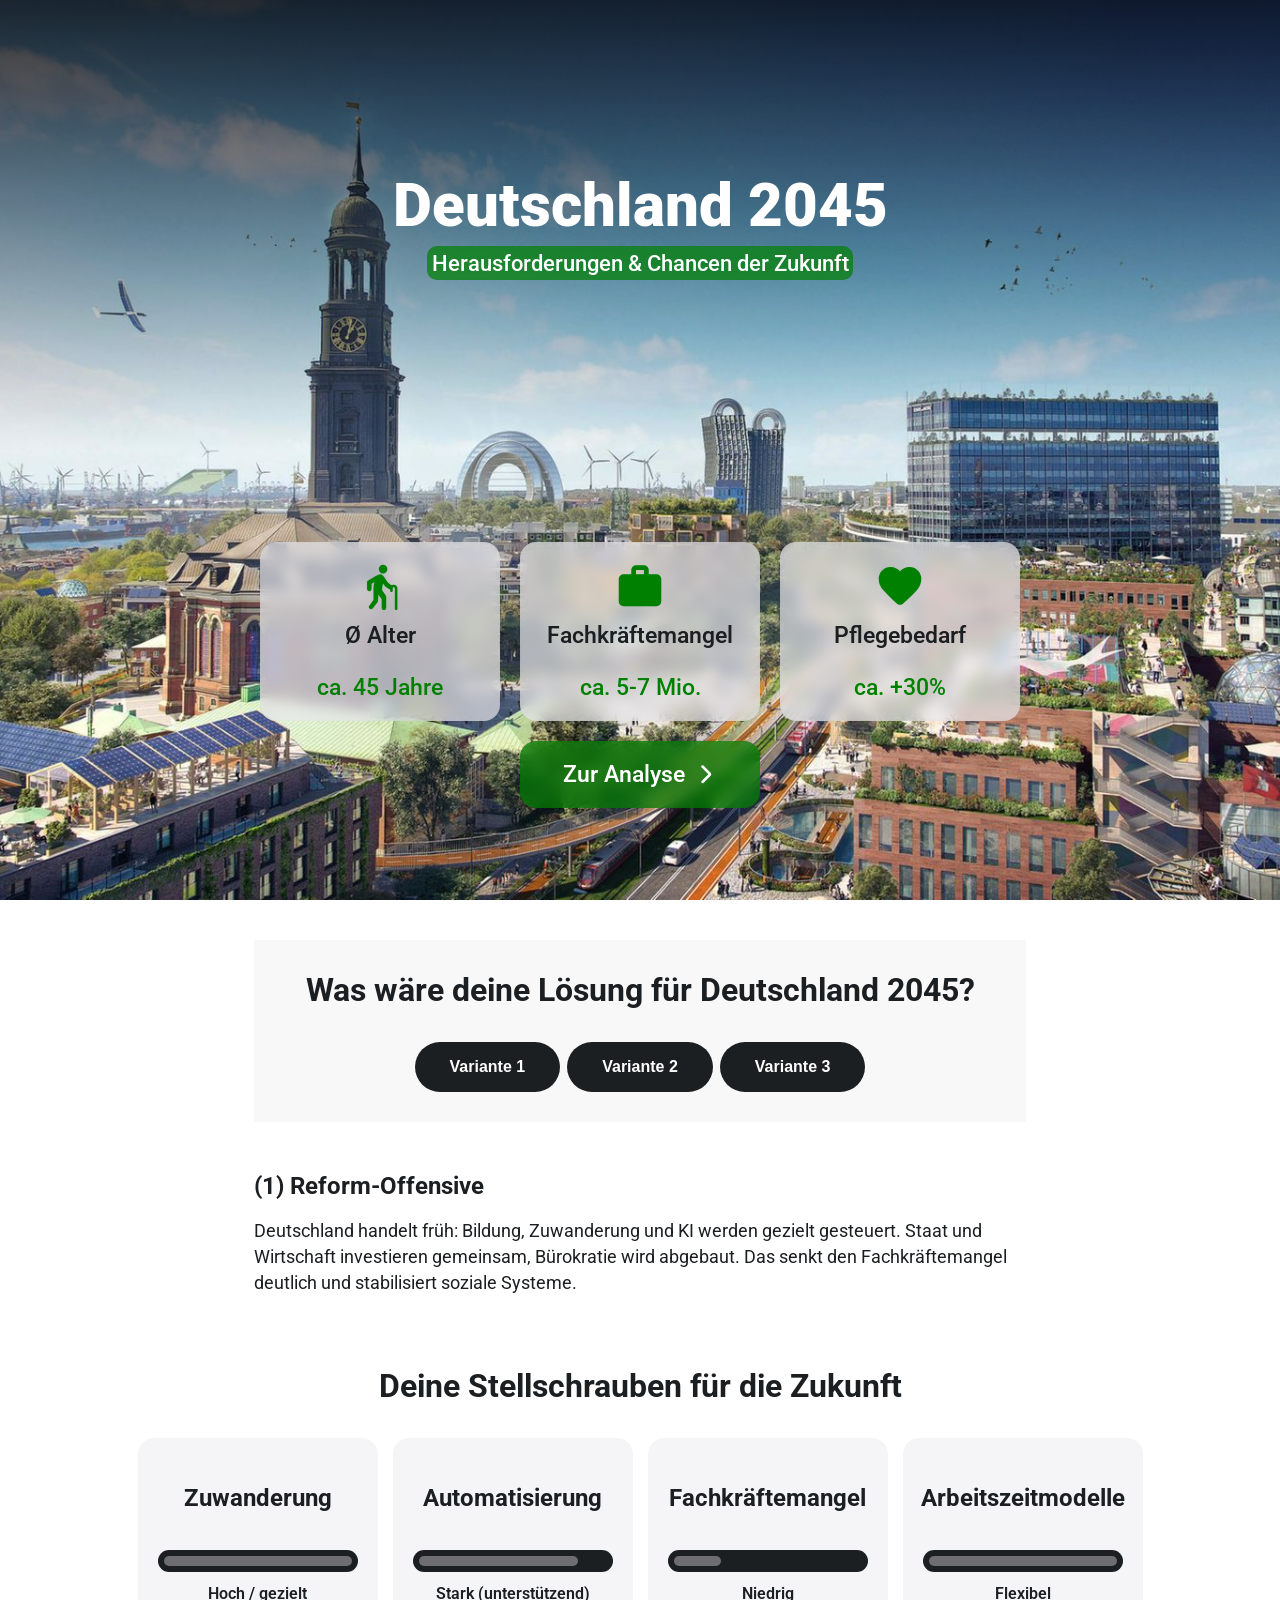
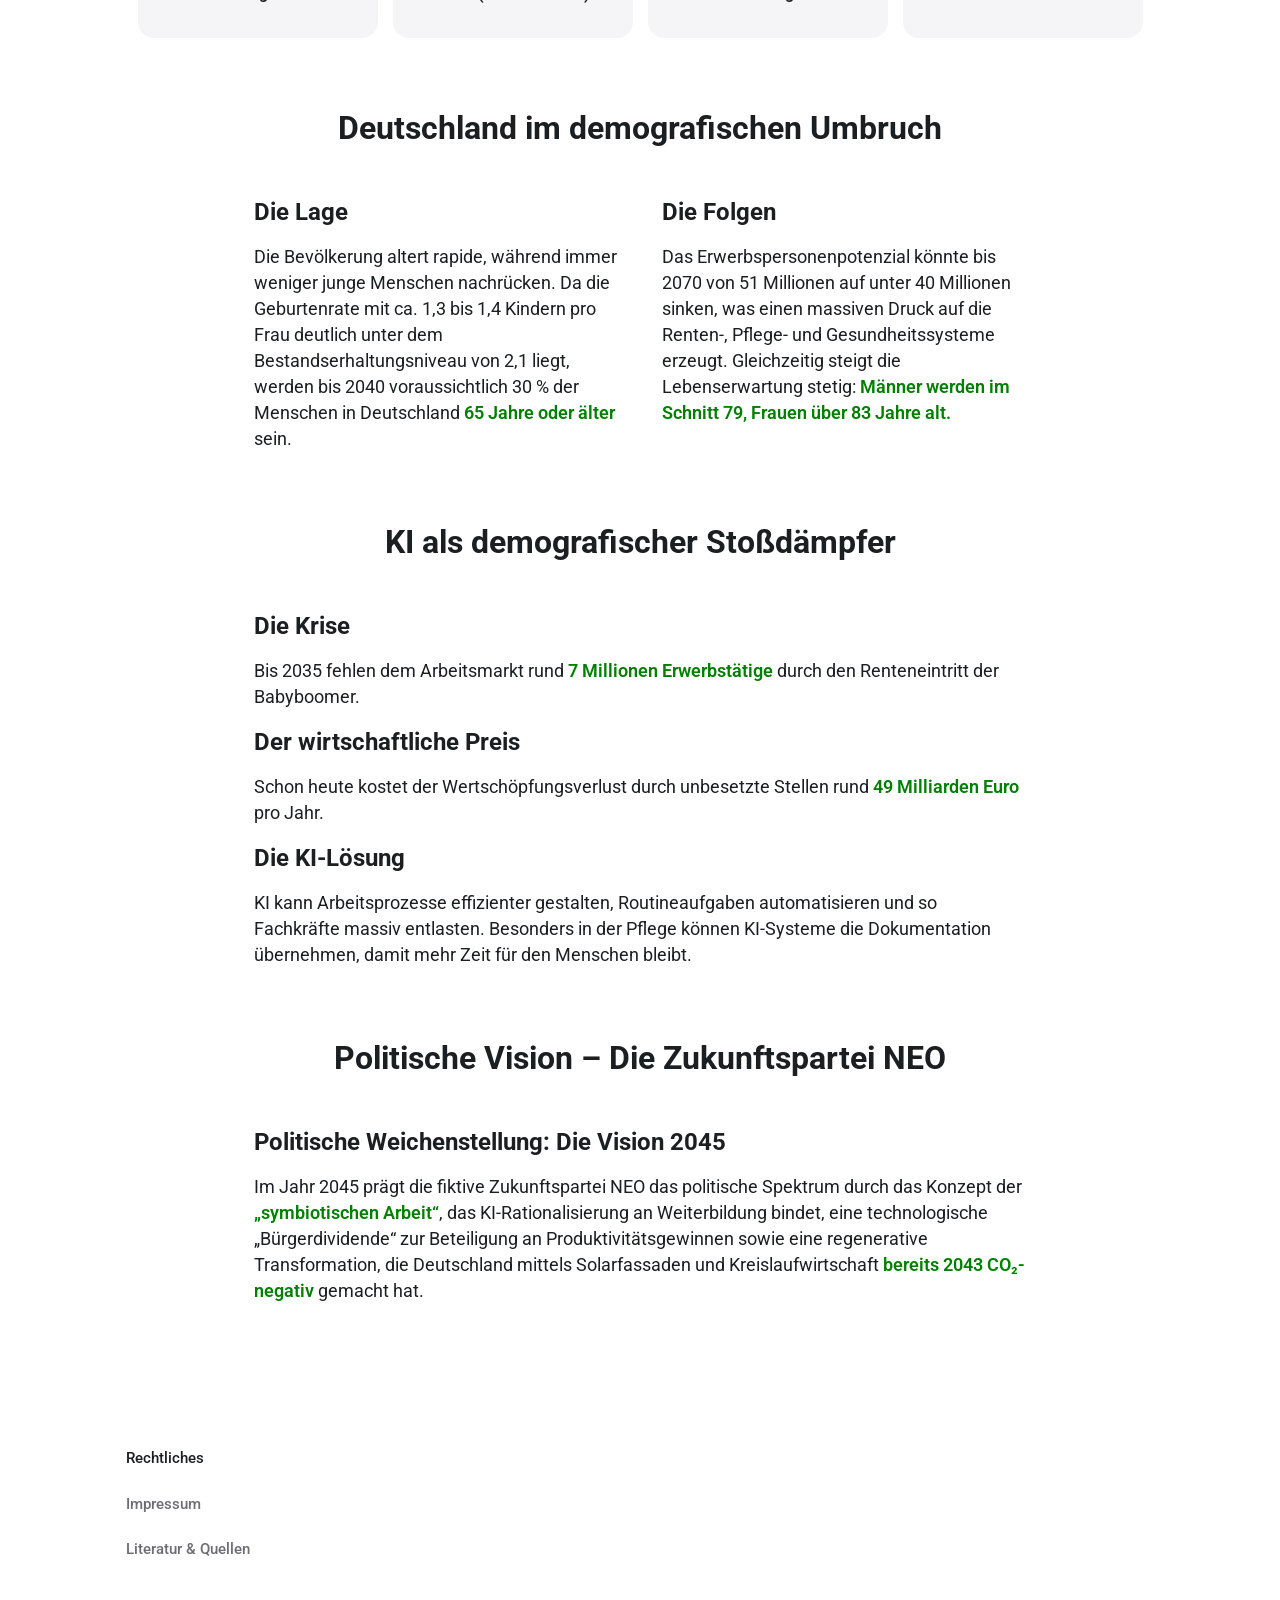
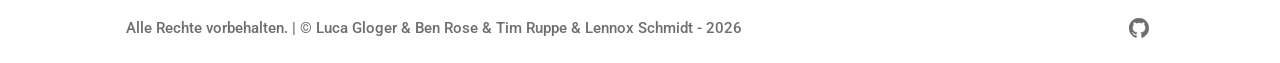
==== commit fb9aa132: "Added Sections" ====
--- a/index.html
+++ b/index.html
@@ -27,7 +27,7 @@
     />
   </head>
   <body>
-    <div class="firstSectionCon" id="firstSectionCon">
+    <div class="firstSection" id="firstSectionCon">
       <div class="textCon">
         <h1 class="textConHeader">Deutschland 2045</h1>
         <h3 class="textConDescription">
@@ -102,7 +102,7 @@
         </div>
       </div>
     </div>
-    <div class="secondSectionCon">
+    <div class="secondSection">
       <div class="secondSectionBtnCon">
         <span class="sectionHeader"
           >Was wäre deine Lösung für Deutschland 2045?</span
@@ -129,7 +129,7 @@
         temporibus eius laborum iure sint nulla?</span
       >
     </div>
-    <div class="thirdSectionCon">
+    <div class="thirdSection">
       <span class="sectionHeader">Deine Stellschrauben für die Zukunft</span>
       <div class="thirdSectionInfoCon">
         <div class="thirdSectionInfoElement">
@@ -186,6 +186,59 @@
         </div>
       </div>
     </div>
+    <div class="section">
+      <span class="sectionHeader">Deutschland im demografischen Umbruch</span>
+      <div class="sectionTextCon">
+        <div class="sectionTextContentCon">
+          <span class="descriptionHeader">Die Lage</span>
+          <span class="sectionDescription"
+            >Die Bevölkerung altert rapide, während immer weniger junge Menschen
+            nachrücken. Da die Geburtenrate mit ca. 1,3 bis 1,4 Kindern pro Frau
+            deutlich unter dem Bestandserhaltungsniveau von 2,1 liegt, werden
+            bis 2040 voraussichtlich 30 % der Menschen in Deutschland
+            <span class="highlight">65 Jahre oder älter </span>sein.</span
+          >
+        </div>
+        <div class="sectionTextContentCon">
+          <span class="descriptionHeader">Die Folgen</span>
+          <span class="sectionDescription"
+            >Das Erwerbspersonenpotenzial könnte bis 2070 von 51 Millionen auf
+            unter 40 Millionen sinken, was einen massiven Druck auf die Renten-,
+            Pflege- und Gesundheitssysteme erzeugt. Gleichzeitig steigt die
+            Lebenserwartung stetig:
+            <span class="highlight"
+              >Männer werden im Schnitt 79, Frauen über 83 Jahre alt.</span
+            ></span
+          >
+        </div>
+      </div>
+    </div>
+    <div class="section">
+      <span class="sectionHeader">KI als demografischer Stoßdämpfer</span>
+      <span class="descriptionHeader">Die Krise</span>
+      <span class="sectionDescription"
+        >Bis 2035 fehlen dem Arbeitsmarkt rund
+        <span class="highlight">7 Millionen Erwerbstätige</span> durch den
+        Renteneintritt der Babyboomer.</span
+      >
+      <span class="descriptionHeader">Der wirtschaftliche Preis</span>
+      <span class="sectionDescription"
+        >Schon heute kostet der Wertschöpfungsverlust durch unbesetzte Stellen rund <span class="highlight">49 Milliarden Euro</span> pro Jahr.</span
+      >
+      <span class="descriptionHeader">Die KI-Lösung</span>
+      <span class="sectionDescription"
+        >KI kann Arbeitsprozesse effizienter gestalten, Routineaufgaben automatisieren und so Fachkräfte massiv entlasten. Besonders in der Pflege können KI-Systeme die Dokumentation übernehmen, damit mehr Zeit für den Menschen bleibt.</span
+      >
+    </div>
+    <div class="section" style="margin-bottom: 0">
+      <span class="sectionHeader">Politische Vision – Die Zukunftspartei NEO</span>
+      <span class="descriptionHeader">Politische Weichenstellung: Die Vision 2045</span>
+      <span class="sectionDescription"
+        >Im Jahr 2045 prägt die fiktive Zukunftspartei NEO das politische Spektrum durch das Konzept der <span class="highlight">„symbiotischen Arbeit“</span>, das KI-Rationalisierung an Weiterbildung bindet, eine technologische „Bürgerdividende“ zur Beteiligung an Produktivitätsgewinnen sowie eine regenerative Transformation, die Deutschland mittels Solarfassaden und Kreislaufwirtschaft <span class="highlight">bereits 2043 CO₂-negativ</span> gemacht hat.</span
+      >
+    </div>
+
+    <!-- ========== FOOTER ========== -->
     <div class="footer">
       <div class="firstFooterSec">
         <span class="footerHeader">Rechtliches</span>
--- a/styles/index.css
+++ b/styles/index.css
@@ -39,6 +39,47 @@
   font-family: "Roboto", sans-serif;
 }
 
+/* ========== GLOBAL STYLES ========== */
+.section {
+  width: 100%;
+  max-width: 812px;
+  height: auto;
+  display: flex;
+  align-items: center;
+  justify-content: center;
+  flex-direction: column;
+  padding: 0 20px 0 20px;
+  box-sizing: border-box;
+  margin-bottom: 70px;
+}
+
+.sectionTextCon {
+  width: 100%;
+  height: auto;
+  display: flex;
+  align-items: start;
+  justify-content: center;
+  gap: 32px;
+}
+
+.sectionTextContentCon {
+  display: flex;
+  align-items: center;
+  justify-content: center;
+  flex-direction: column;
+}
+
+@media only screen and (max-width: 810px) {
+  .sectionTextCon {
+    width: 100%;
+    height: auto;
+    display: flex;
+    align-items: start;
+    justify-content: center;
+    flex-direction: column;
+  }
+}
+
 /* ========== GLOBAL TEXT STYLES ========== */
 
 .sectionHeader {
@@ -89,6 +130,11 @@
   line-height: 1.4444444444;
 }
 
+.highlight {
+  color: #008000;
+  font-weight: 600;
+}
+
 @media only screen and (max-width: 1023px) {
   .sectionHeader {
     font-size: 1.5rem;
@@ -115,7 +161,7 @@
 
 /* ========== FIRST SECTION ========== */
 
-.firstSectionCon {
+.firstSection {
   width: 100%;
   height: 100vh;
   background-image: url(../assets/images/Zukunftsbild_Deutschland_2_2045.jpg);
@@ -399,7 +445,7 @@
 
 /* ========== SECOND SECTION ========== */
 
-.secondSectionCon {
+.secondSection {
   width: 100%;
   max-width: 812px;
   height: auto;
@@ -482,7 +528,7 @@
 
 /* ========== THIRD SECTION ========== */
 
-.thirdSectionCon {
+.thirdSection {
   width: 100%;
   max-width: 1255px;
   height: auto;
@@ -492,6 +538,7 @@
   flex-direction: column;
   padding: 0 20px 0 20px;
   box-sizing: border-box;
+  margin-bottom: 70px;
 }
 
 .thirdSectionInfoCon {
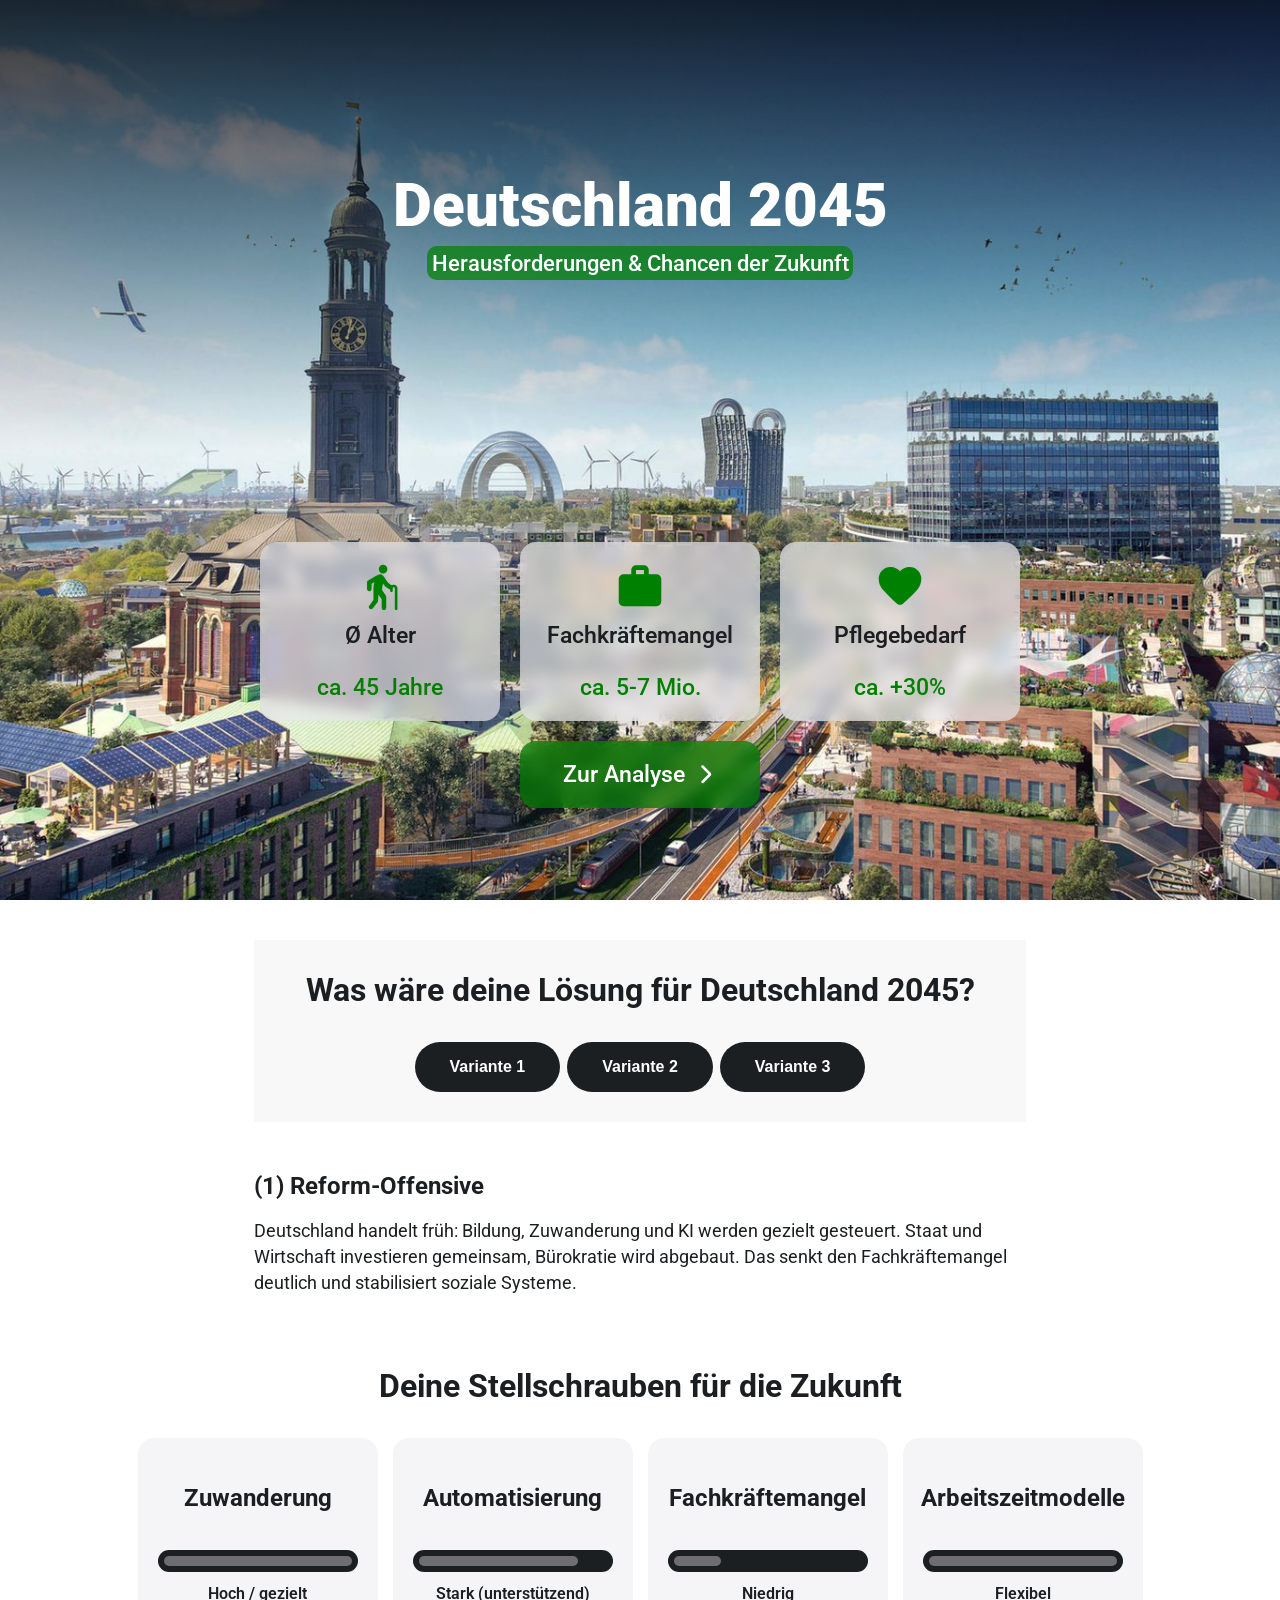
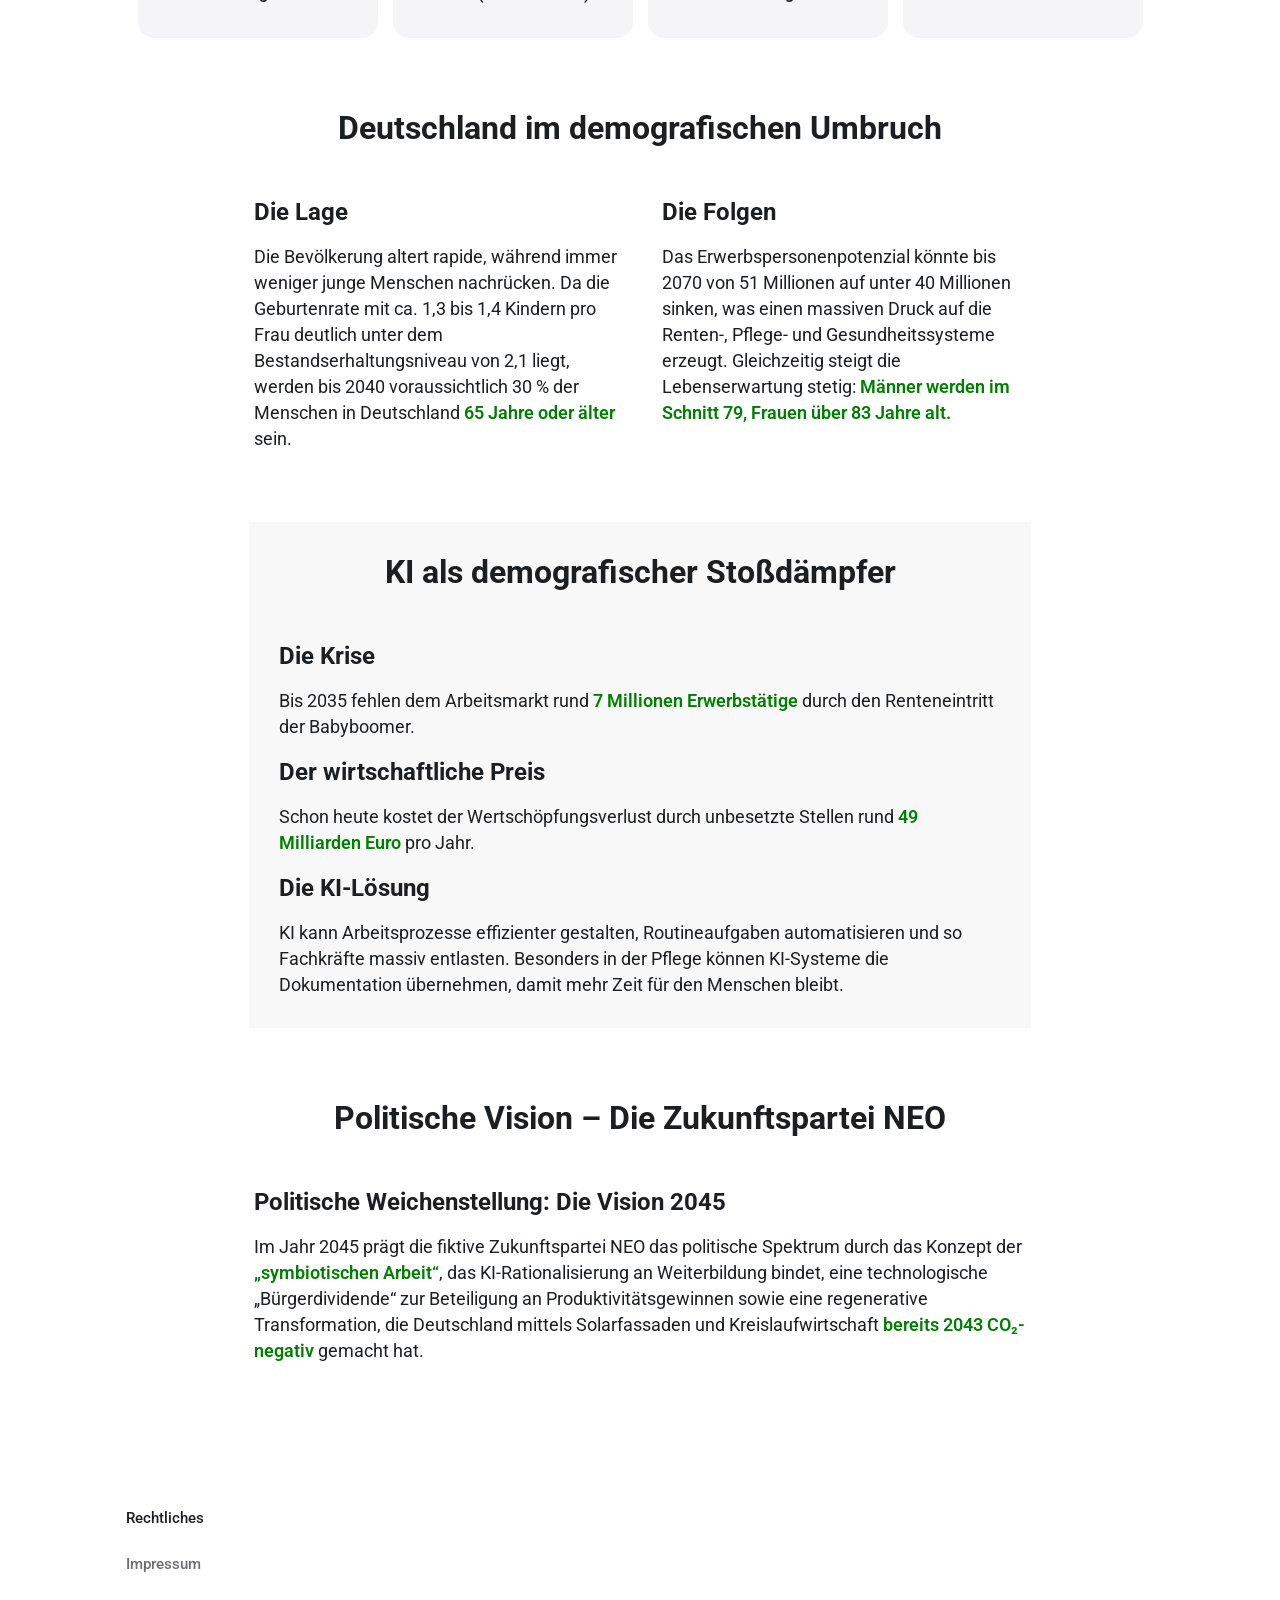
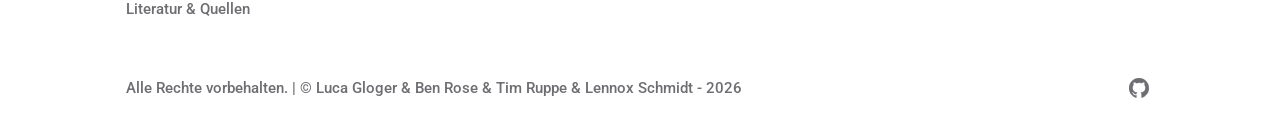
==== commit 2101f040: "Changed Section Background" ====
--- a/index.html
+++ b/index.html
@@ -213,7 +213,7 @@
         </div>
       </div>
     </div>
-    <div class="section">
+    <div class="section secSection">
       <span class="sectionHeader">KI als demografischer Stoßdämpfer</span>
       <span class="descriptionHeader">Die Krise</span>
       <span class="sectionDescription"
--- a/styles/index.css
+++ b/styles/index.css
@@ -53,6 +53,14 @@
   margin-bottom: 70px;
 }
 
+.secSection {
+  max-width: calc(812px - 30px);
+  background-color: #f8f8f8;
+  box-sizing: border-box;
+
+  padding: 30px;
+}
+
 .sectionTextCon {
   width: 100%;
   height: auto;
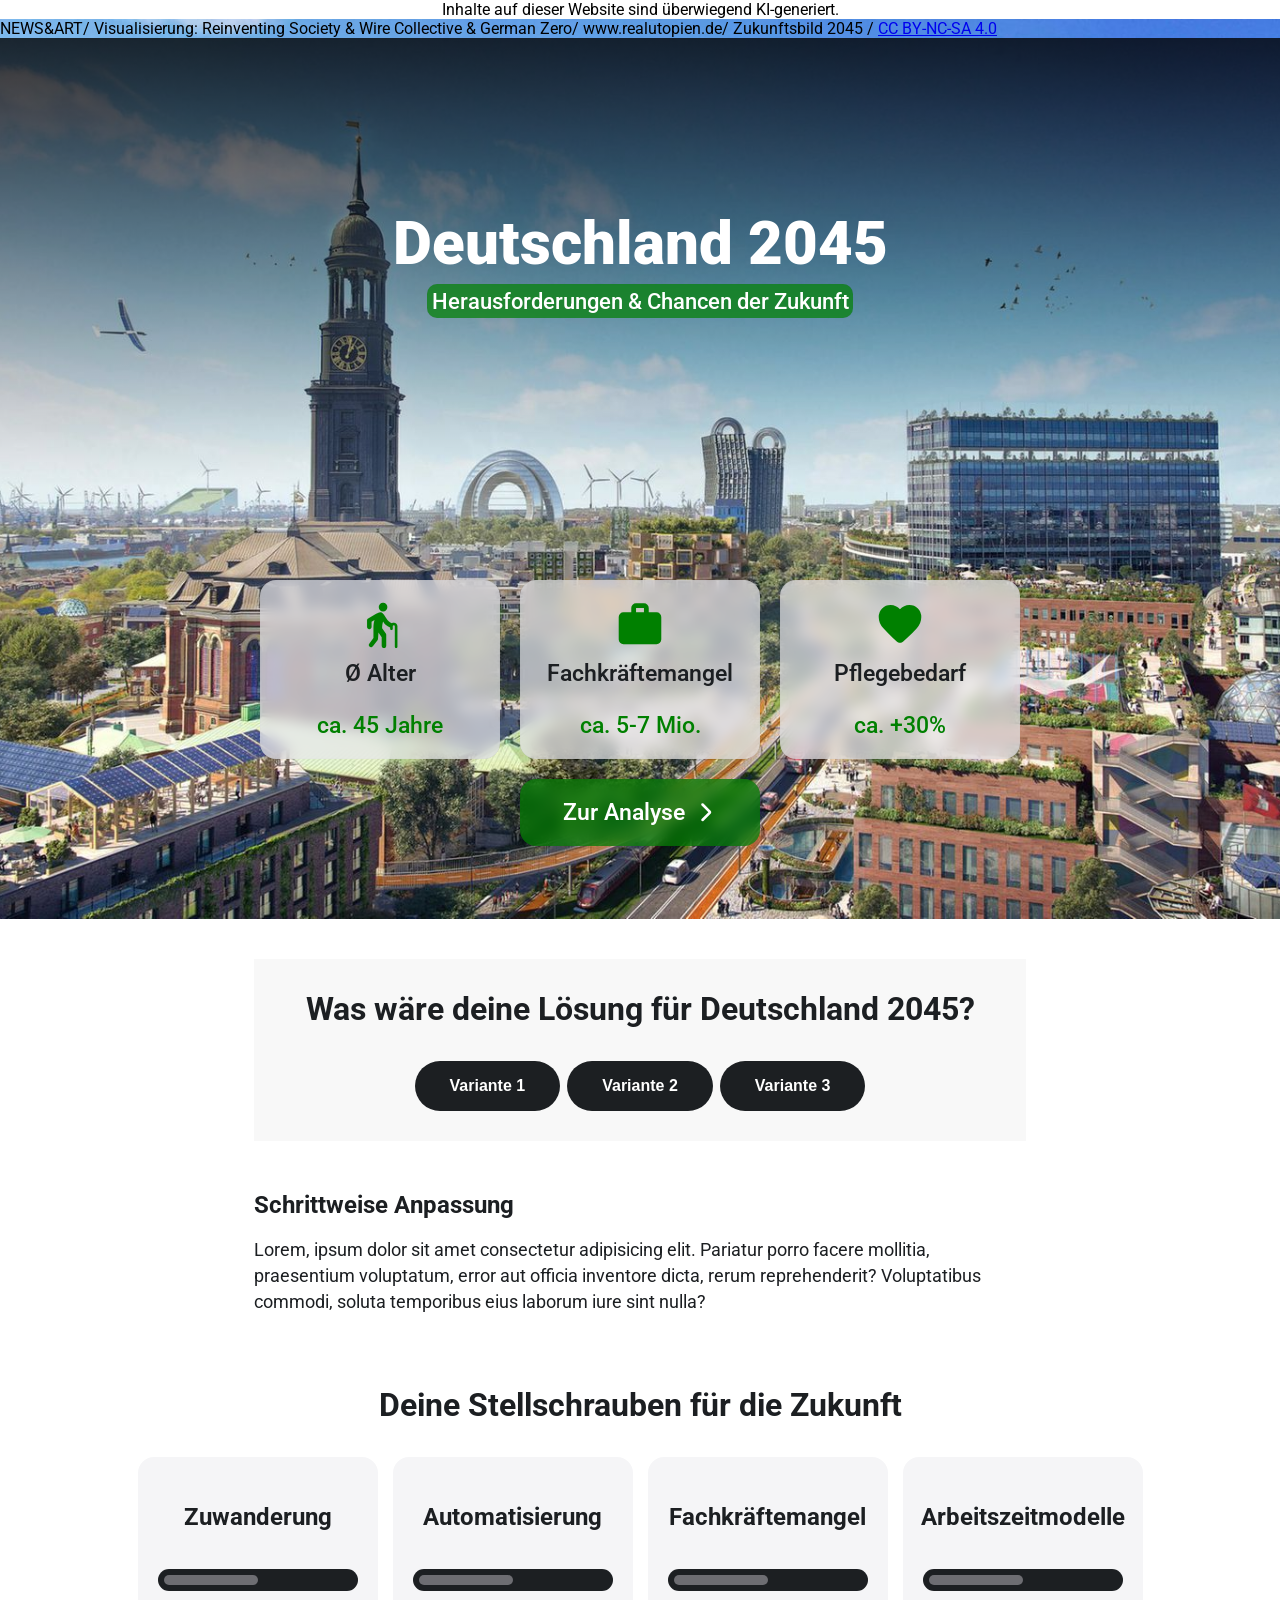
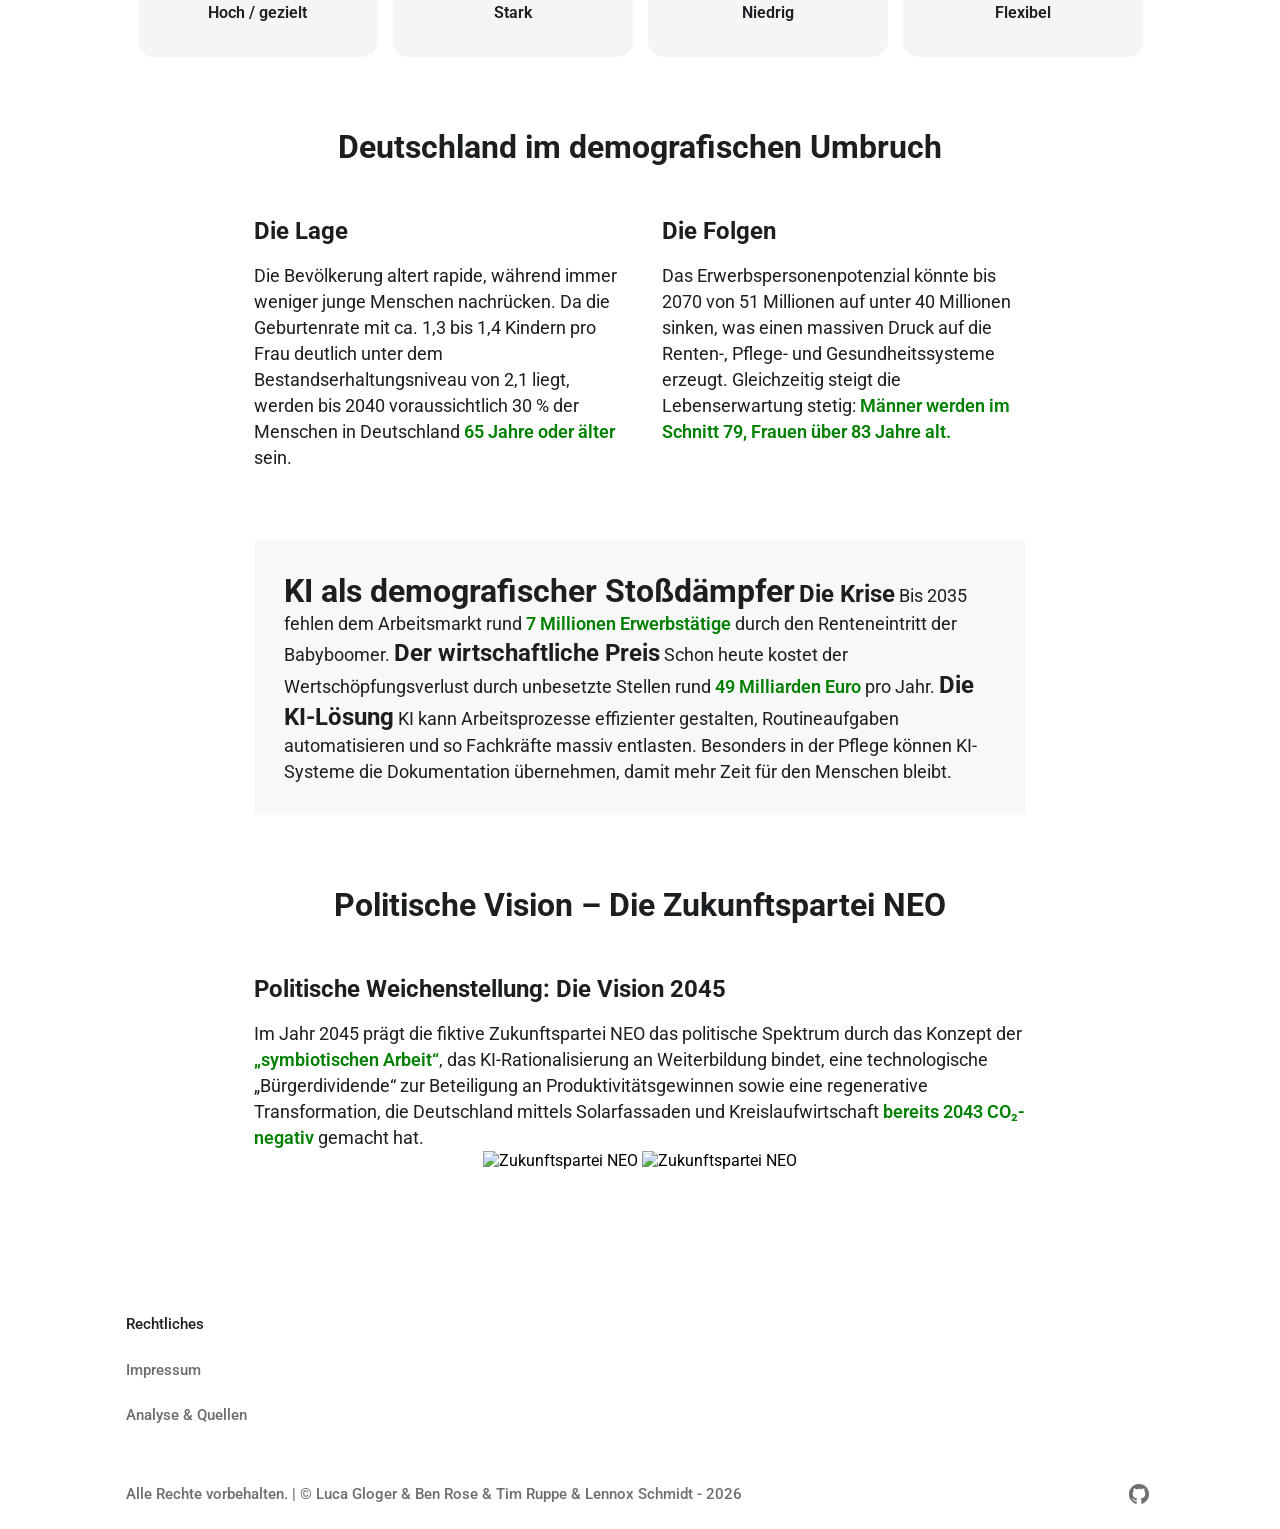
==== commit 6dd0391b: "Update document links in index.html to reflect new file path" ====
--- a/index.html
+++ b/index.html
@@ -3,7 +3,7 @@
   <head>
     <meta charset="UTF-8" />
     <meta name="viewport" content="width=device-width, initial-scale=1.0" />
-    <title>Detuschland in 2045 - Herausforderungen & Chancen der Zukunft</title>
+    <title>Deutschland in 2045 - Herausforderungen & Chancen der Zukunft</title>
     <link
       rel="shortcut icon"
       href="assets/favicon/favicon.png"
@@ -11,23 +11,42 @@
     />
     <link rel="stylesheet" href="styles/index.css" />
     <link rel="stylesheet" href="styles/footer.css" />
-    <script type="module" src="sliderInfo.js"></script>
-    <script type="module" src="animation.js"></script>
+    <link rel="stylesheet" href="styles/navBar.css" />
+    <script type="module" src="scripts/sliderInfo.js"></script>
+    <script type="module" src="scripts/animation.js"></script>
 
     <!-- Preload Images -->
     <link
       rel="preload"
       as="image"
-      href="assets/images/Zukunftsbild_Deutschland_2045.jpg"
+      href="assets/images/Zukunftsbild_Deutschland_2045.png"
     />
     <link
       rel="preload"
       as="image"
-      href="assets/images/Zukunftsbild_Deutschland_2_2045.jpg"
+      href="assets/images/Zukunftsbild_Deutschland_2_2045.png"
     />
   </head>
   <body>
+    <div id="infoContainer" class="infoContainerOut">
+      <div class="infoContainerCenter">
+        <span class="infoText"
+          >Inhalte auf dieser Website sind überwiegend KI-generiert.</span
+        >
+      </div>
+    </div>
     <div class="firstSection" id="firstSectionCon">
+      <div class="firstSectionImageSourceCon">
+        <span id="firstSectionImageSource"
+          >NEWS&ART/ Visualisierung: Reinventing Society & Wire Collective &
+          German Zero/ www.realutopien.de/ Zukunftsbild 2045 /
+        </span>
+        <a
+          href="https://creativecommons.org/licenses/by-nc-sa/4.0/deed.de"
+          class="firstSectionImageSourceText"
+          >CC BY-NC-SA 4.0</a
+        >
+      </div>
       <div class="textCon">
         <h1 class="textConHeader">Deutschland 2045</h1>
         <h3 class="textConDescription">
@@ -87,7 +106,11 @@
               <span class="infoSecondText">ca. +30%</span>
             </div>
           </div>
-          <a class="infoBtn" href="https://google.com">
+          <a
+            class="infoBtn"
+            href="documents/Projektdokumentation_Deutschland_2045.pdf"
+            title="Zur Vollständigen Analyse"
+          >
             <span class="infoBtnText">Zur Analyse</span>
             <svg
               class="infoBtnIcon"
@@ -213,40 +236,70 @@
         </div>
       </div>
     </div>
-    <div class="section secSection">
-      <span class="sectionHeader">KI als demografischer Stoßdämpfer</span>
-      <span class="descriptionHeader">Die Krise</span>
+    <div class="section">
+      <div class="secSection">
+        <span class="sectionHeader">KI als demografischer Stoßdämpfer</span>
+        <span class="descriptionHeader">Die Krise</span>
+        <span class="sectionDescription"
+          >Bis 2035 fehlen dem Arbeitsmarkt rund
+          <span class="highlight">7 Millionen Erwerbstätige</span> durch den
+          Renteneintritt der Babyboomer.</span
+        >
+        <span class="descriptionHeader" style="margin-top: 7px;">Der wirtschaftliche Preis</span>
+        <span class="sectionDescription"
+          >Schon heute kostet der Wertschöpfungsverlust durch unbesetzte Stellen
+          rund <span class="highlight">49 Milliarden Euro</span> pro Jahr.</span
+        >
+        <span class="descriptionHeader" style="margin-top: 7px;">Die KI-Lösung</span>
+        <span class="sectionDescription"
+          >KI kann Arbeitsprozesse effizienter gestalten, Routineaufgaben
+          automatisieren und so Fachkräfte massiv entlasten. Besonders in der
+          Pflege können KI-Systeme die Dokumentation übernehmen, damit mehr Zeit
+          für den Menschen bleibt.</span
+        >
+      </div>
+    </div>
+    <div class="section" style="margin-bottom: 0" id="partySection">
+      <span class="sectionHeader"
+        >Politische Vision – Die Zukunftspartei NEO</span
+      >
+      <span class="descriptionHeader"
+        >Politische Weichenstellung: Die Vision 2045</span
+      >
       <span class="sectionDescription"
-        >Bis 2035 fehlen dem Arbeitsmarkt rund
-        <span class="highlight">7 Millionen Erwerbstätige</span> durch den
-        Renteneintritt der Babyboomer.</span
-      >
-      <span class="descriptionHeader">Der wirtschaftliche Preis</span>
-      <span class="sectionDescription"
-        >Schon heute kostet der Wertschöpfungsverlust durch unbesetzte Stellen rund <span class="highlight">49 Milliarden Euro</span> pro Jahr.</span
-      >
-      <span class="descriptionHeader">Die KI-Lösung</span>
-      <span class="sectionDescription"
-        >KI kann Arbeitsprozesse effizienter gestalten, Routineaufgaben automatisieren und so Fachkräfte massiv entlasten. Besonders in der Pflege können KI-Systeme die Dokumentation übernehmen, damit mehr Zeit für den Menschen bleibt.</span
-      >
-    </div>
-    <div class="section" style="margin-bottom: 0">
-      <span class="sectionHeader">Politische Vision – Die Zukunftspartei NEO</span>
-      <span class="descriptionHeader">Politische Weichenstellung: Die Vision 2045</span>
-      <span class="sectionDescription"
-        >Im Jahr 2045 prägt die fiktive Zukunftspartei NEO das politische Spektrum durch das Konzept der <span class="highlight">„symbiotischen Arbeit“</span>, das KI-Rationalisierung an Weiterbildung bindet, eine technologische „Bürgerdividende“ zur Beteiligung an Produktivitätsgewinnen sowie eine regenerative Transformation, die Deutschland mittels Solarfassaden und Kreislaufwirtschaft <span class="highlight">bereits 2043 CO₂-negativ</span> gemacht hat.</span
-      >
+        >Im Jahr 2045 prägt die fiktive Zukunftspartei NEO das politische
+        Spektrum durch das Konzept der
+        <span class="highlight">„symbiotischen Arbeit“</span>, das
+        KI-Rationalisierung an Weiterbildung bindet, eine technologische
+        „Bürgerdividende“ zur Beteiligung an Produktivitätsgewinnen sowie eine
+        regenerative Transformation, die Deutschland mittels Solarfassaden und
+        Kreislaufwirtschaft
+        <span class="highlight">bereits 2043 CO₂-negativ</span> gemacht
+        hat.</span
+      >
+    </div>
+    <div class="imageSection">
+      <img
+        src="assets/images/Zukunftspartei_NEO.png"
+        alt="Zukunftspartei NEO"
+        class="sectionImage"
+      />
+      <img
+        src="assets/images/Zukunftspartei_NEO_2.png"
+        alt="Zukunftspartei NEO"
+        class="sectionImage"
+      />
     </div>
 
     <!-- ========== FOOTER ========== -->
     <div class="footer">
       <div class="firstFooterSec">
         <span class="footerHeader">Rechtliches</span>
-        <a class="footerText" href="https://lucagloger.pages.dev/impressum"
+        <a class="footerText" href="impressum.html"
           >Impressum</a
         >
-        <a class="footerText" href="https://lucagloger.pages.dev/impressum"
-          >Literatur & Quellen</a
+        <a class="footerText" href="documents/Projektdokumentation_Deutschland_2045.pdf"
+          >Analyse & Quellen</a
         >
       </div>
       <div class="lastFooterSec">
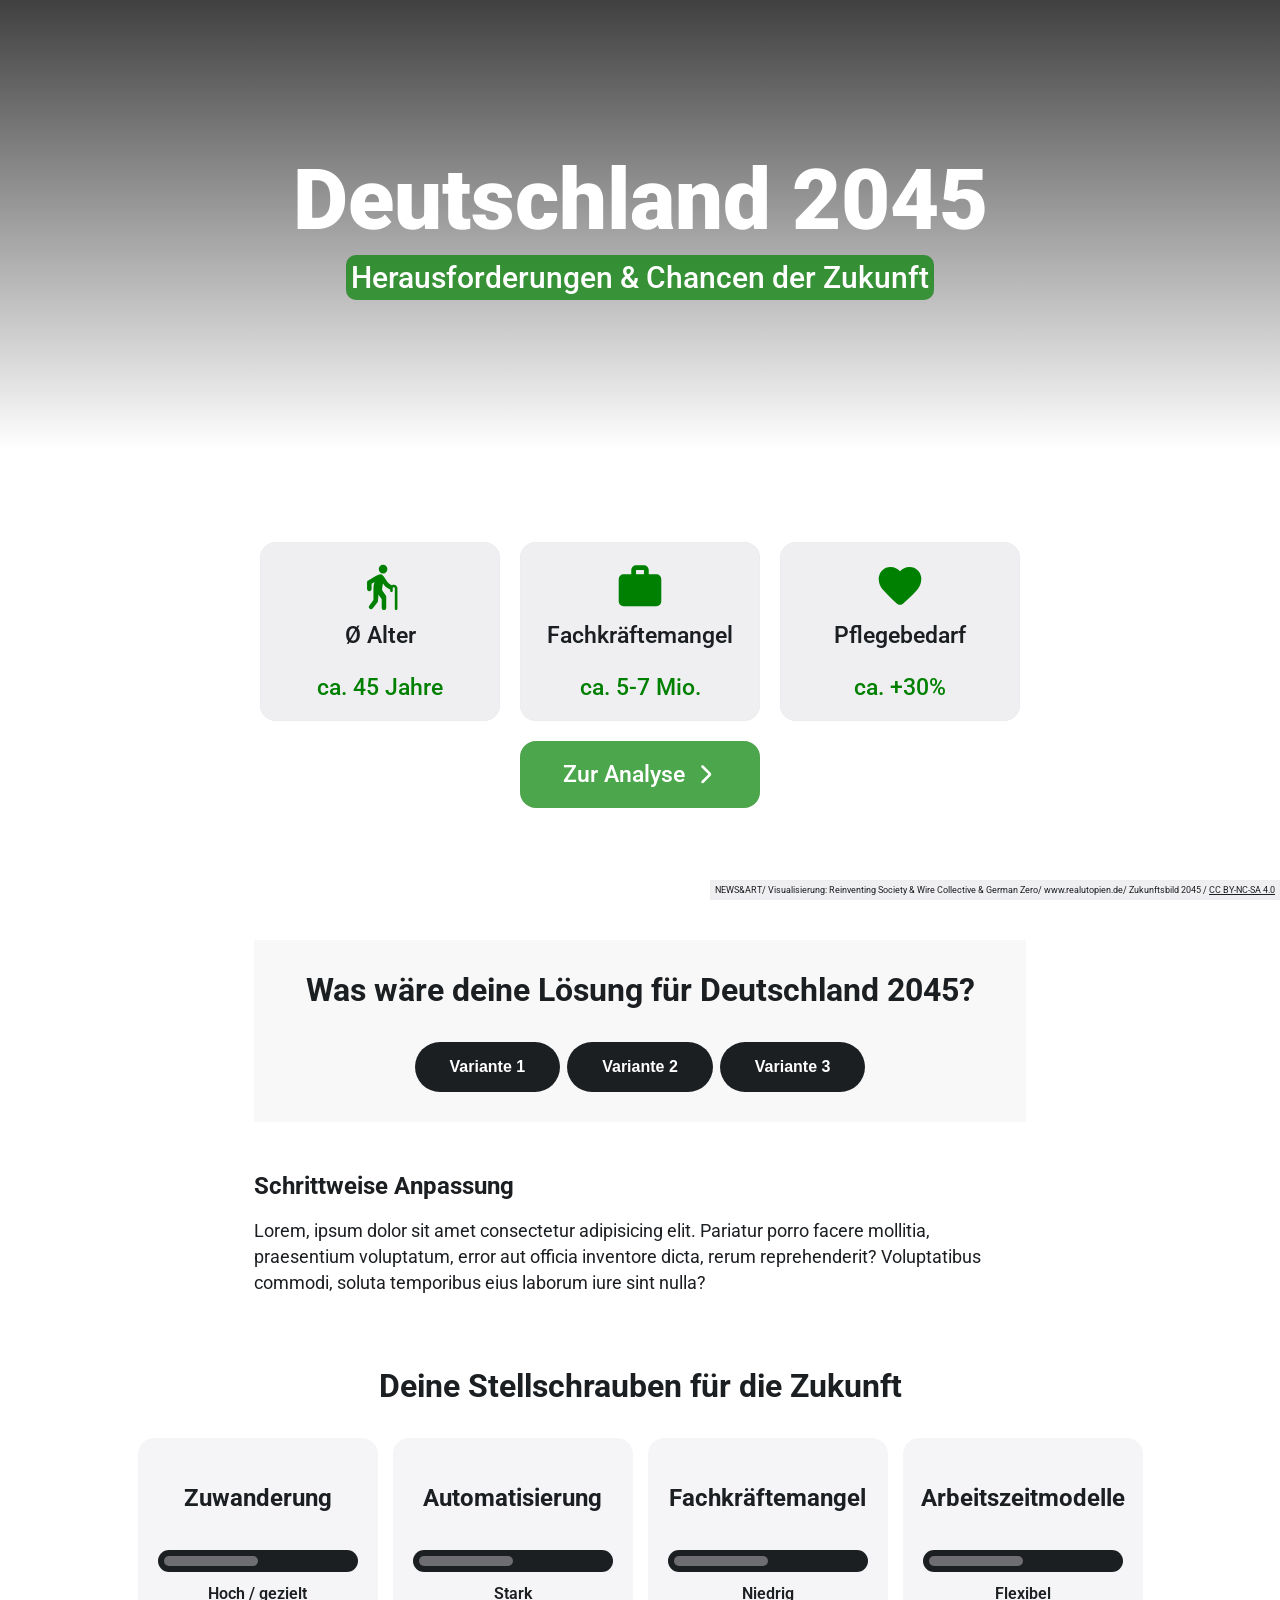
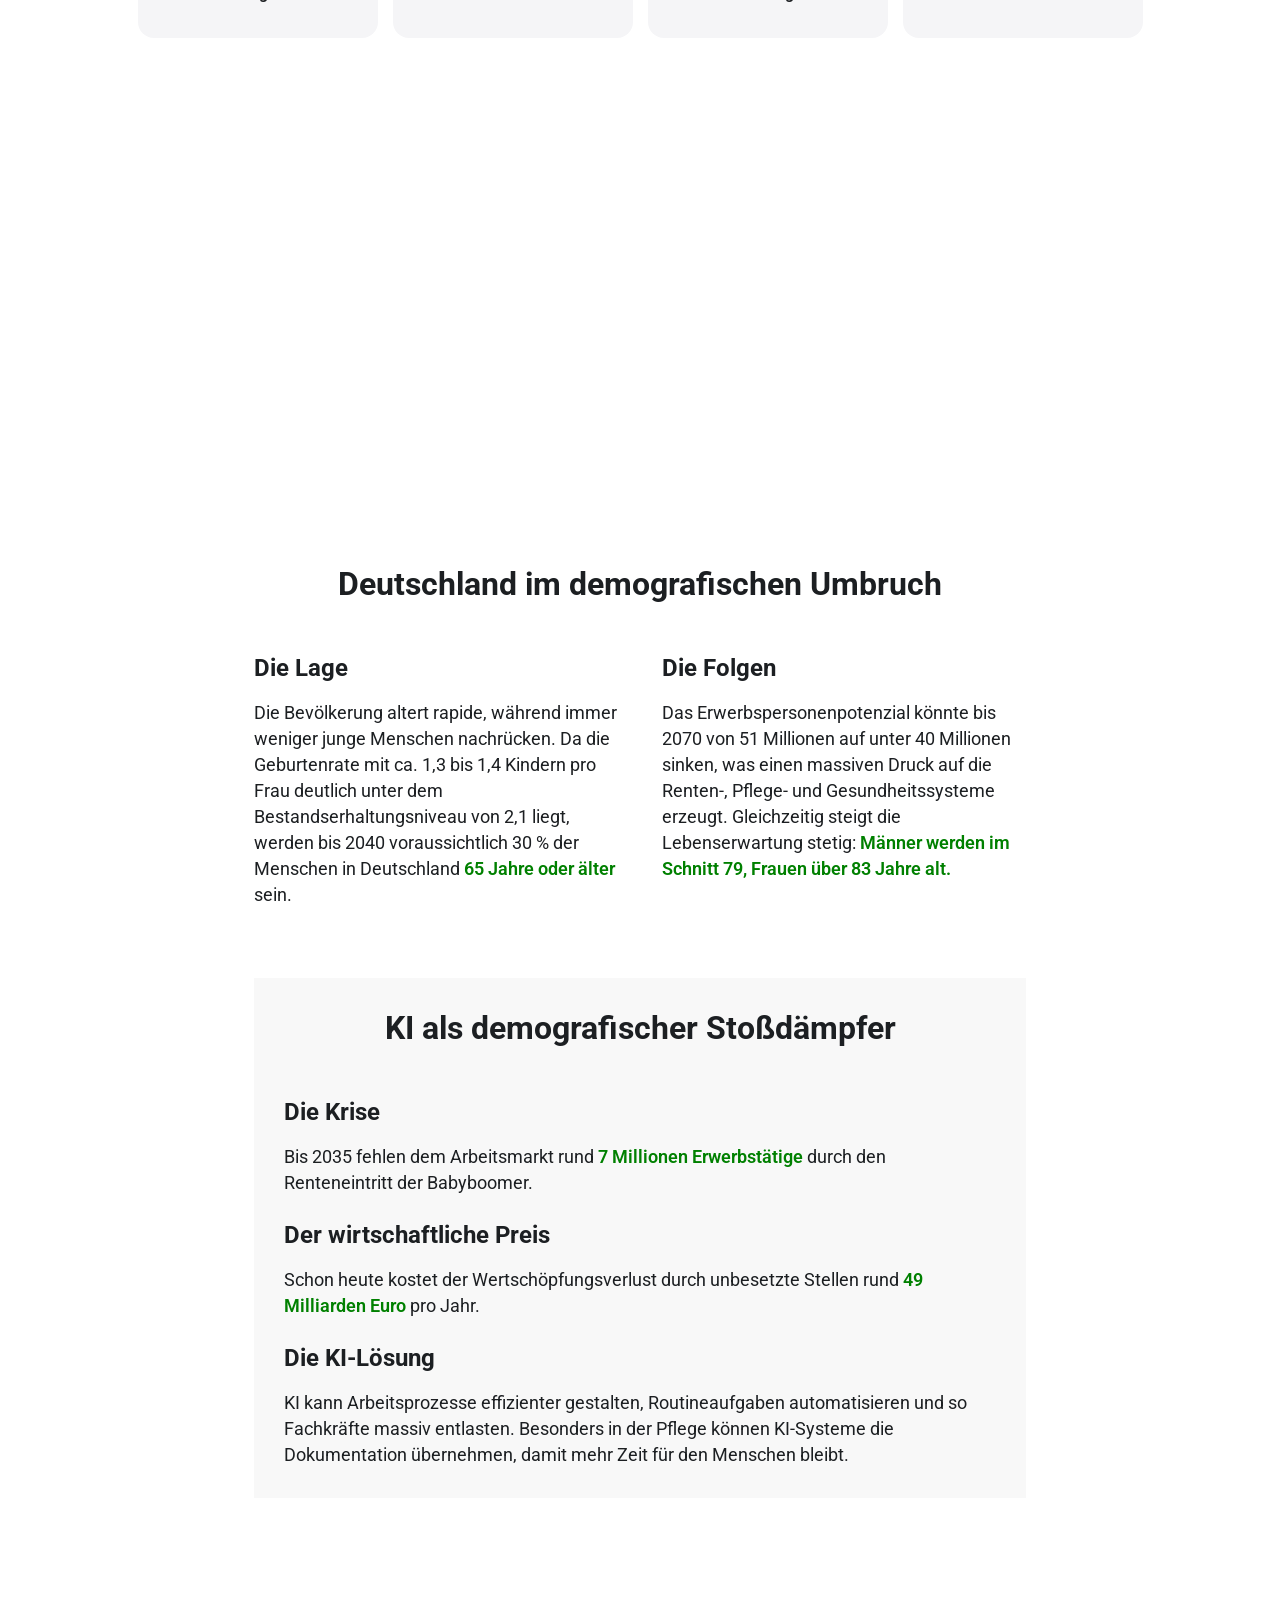
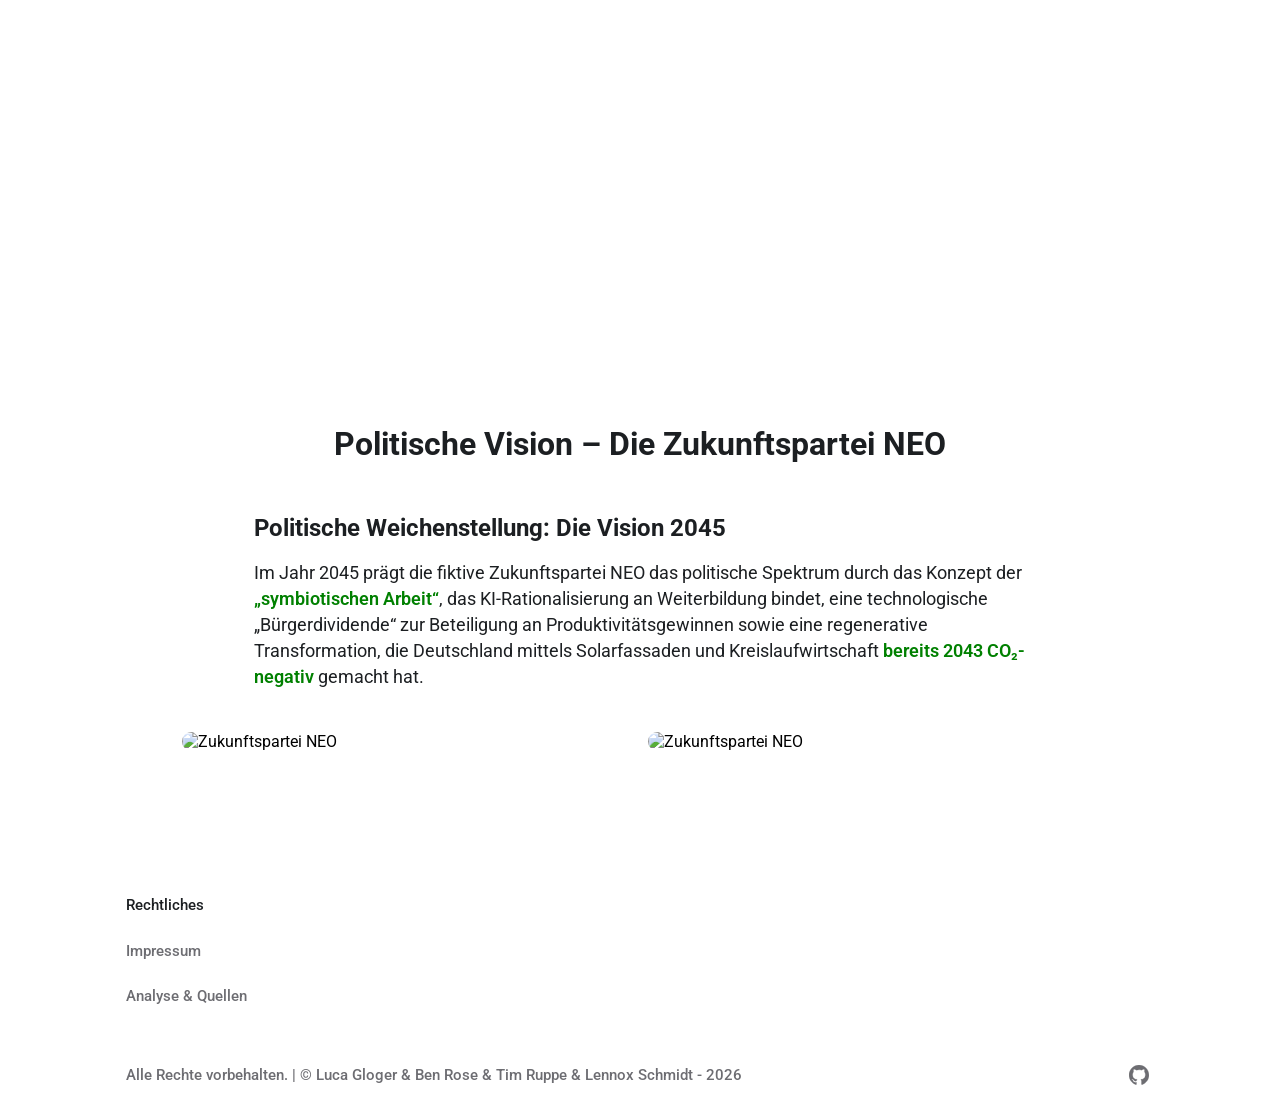
==== commit b5607b96: "added Two Videos to Website" ====
--- a/index.html
+++ b/index.html
@@ -1,4 +1,4 @@
-<!DOCTYPE html>
+<!doctype html>
 <html lang="en">
   <head>
     <meta charset="UTF-8" />
@@ -25,6 +25,16 @@
       rel="preload"
       as="image"
       href="assets/images/Zukunftsbild_Deutschland_2_2045.png"
+    />
+    <link
+      rel="preload"
+      as="video"
+      href="assets/videos/CityVideoOne.mp4"
+    />
+    <link
+      rel="preload"
+      as="video"
+      href="assets/videos/CityVideoTwo.mp4"
     />
   </head>
   <body>
@@ -108,7 +118,7 @@
           </div>
           <a
             class="infoBtn"
-            href="documents/Projektdokumentation_Deutschland_2045.pdf"
+            href="documentation/Projektdokumentation_Deutschland_2045.pdf"
             title="Zur Vollständigen Analyse"
           >
             <span class="infoBtnText">Zur Analyse</span>
@@ -208,6 +218,12 @@
           </div>
         </div>
       </div>
+    </div>
+    <div class="section">
+      <video class="sectionVideo" autoplay muted loop>
+        <source src="assets/videos/CityVideoOne.mp4" type="video/mp4" />
+        Your browser does not support the video tag.
+      </video>
     </div>
     <div class="section">
       <span class="sectionHeader">Deutschland im demografischen Umbruch</span>
@@ -245,12 +261,16 @@
           <span class="highlight">7 Millionen Erwerbstätige</span> durch den
           Renteneintritt der Babyboomer.</span
         >
-        <span class="descriptionHeader" style="margin-top: 7px;">Der wirtschaftliche Preis</span>
+        <span class="descriptionHeader" style="margin-top: 7px"
+          >Der wirtschaftliche Preis</span
+        >
         <span class="sectionDescription"
           >Schon heute kostet der Wertschöpfungsverlust durch unbesetzte Stellen
           rund <span class="highlight">49 Milliarden Euro</span> pro Jahr.</span
         >
-        <span class="descriptionHeader" style="margin-top: 7px;">Die KI-Lösung</span>
+        <span class="descriptionHeader" style="margin-top: 7px"
+          >Die KI-Lösung</span
+        >
         <span class="sectionDescription"
           >KI kann Arbeitsprozesse effizienter gestalten, Routineaufgaben
           automatisieren und so Fachkräfte massiv entlasten. Besonders in der
@@ -258,6 +278,12 @@
           für den Menschen bleibt.</span
         >
       </div>
+    </div>
+    <div class="section">
+      <video class="sectionVideo" autoplay muted loop>
+        <source src="assets/videos/CityVideoTwo.mp4" type="video/mp4" />
+        Your browser does not support the video tag.
+      </video>
     </div>
     <div class="section" style="margin-bottom: 0" id="partySection">
       <span class="sectionHeader"
@@ -295,10 +321,10 @@
     <div class="footer">
       <div class="firstFooterSec">
         <span class="footerHeader">Rechtliches</span>
-        <a class="footerText" href="impressum.html"
-          >Impressum</a
-        >
-        <a class="footerText" href="documents/Projektdokumentation_Deutschland_2045.pdf"
+        <a class="footerText" href="impressum.html">Impressum</a>
+        <a
+          class="footerText"
+          href="documentation/Projektdokumentation_Deutschland_2045.pdf"
           >Analyse & Quellen</a
         >
       </div>
--- a/styles/index.css
+++ b/styles/index.css
@@ -9,6 +9,11 @@
   --glass-effect-color: rgba(232, 232, 237, 0.7);
   --glass-effect-box-shadow: rgba(0, 0, 0, 0.11);
   --glass-effect-hover-color: rgba(223, 223, 227, 0.698);
+  --icon-color: #29292a;
+}
+
+html {
+  scroll-behavior: smooth;
 }
 
 h1,
@@ -37,9 +42,61 @@
   flex-direction: column;
   align-items: center;
   font-family: "Roboto", sans-serif;
+  background-color: var(--primary-backround-color);
+}
+
+#infoContainer {
+  width: 100%;
+  height: auto;
+  display: flex;
+  align-items: center;
+  justify-content: center;
+
+  position: fixed;
+  left: 0;
+
+  z-index: 9999;
+  padding: 0 10px;
+  box-sizing: border-box;
+
+  transition: 0.5s ease;
+}
+
+.infoContainerOut {
+  top: -130px;
+}
+
+.infoContainerIn {
+  top: 10px;
+}
+
+.infoContainerCenter {
+  width: 100%;
+  max-width: 1005px;
+  height: auto;
+  display: flex;
+  align-items: center;
+  justify-content: center;
+  
+  --webkit-backdrop-filter: blur(30px);
+  backdrop-filter: blur(30px);
+  background-color: var(--glass-effect-color);
+  box-shadow: 0 0 1px var(--glass-effect-box-shadow);
+  border-radius: 18px;
+  
+  padding: 15px 60px;
+  box-sizing: border-box;
+}
+
+.infoText {
+  font-size: 15px;
+  font-weight: 400;
+  text-align: center;
+  color: var(--primary-text-color);
 }
 
 /* ========== GLOBAL STYLES ========== */
+
 .section {
   width: 100%;
   max-width: 812px;
@@ -54,11 +111,16 @@
 }
 
 .secSection {
-  max-width: calc(812px - 30px);
+  width: 100%;
+  height: auto;
+  display: flex;
+  align-items: center;
+  justify-content: center;
+  flex-direction: column;
+  padding: 30px;
+  box-sizing: border-box;
+
   background-color: #f8f8f8;
-  box-sizing: border-box;
-
-  padding: 30px;
 }
 
 .sectionTextCon {
@@ -75,6 +137,33 @@
   align-items: center;
   justify-content: center;
   flex-direction: column;
+}
+
+.sectionVideo {
+  width: 100%;
+  height: auto;
+  border-radius: 16px;
+}
+
+.imageSection {
+  width: 100%;
+  max-width: 1255px;
+  height: auto;
+  display: flex;
+  align-items: center;
+  justify-content: center;
+  padding: 0 20px 0 20px;
+  box-sizing: border-box;
+  margin-top: 42px;
+  gap: 16px;
+}
+
+.sectionImage {
+  width: calc(50% - 8px);
+  max-width: 450px;
+  height: auto;
+  border-radius: 16px;
+  object-fit: cover;
 }
 
 @media only screen and (max-width: 810px) {
@@ -172,13 +261,44 @@
 .firstSection {
   width: 100%;
   height: 100vh;
-  background-image: url(../assets/images/Zukunftsbild_Deutschland_2_2045.jpg);
+
+  background-image: url(../assets/images/Zukunftsbild_Deutschland_2_2045.png);
   background-repeat: no-repeat;
   background-size: cover;
   background-position: center;
   box-sizing: border-box;
+
   margin-bottom: 40px;
-  transition: background-image 1.5s ease;
+  transition: background-image 2.5s ease;
+  
+  position: relative;
+}
+
+.firstSectionImageSourceCon {
+  position: absolute;
+  bottom: 0;
+  right: 0;
+
+  font-size: 9px;
+  font-weight: 400;
+  color: var(--primary-text-color);
+  text-decoration: none;
+
+  --webkit-backdrop-filter: blur(7px);
+  backdrop-filter: blur(7px);
+  background-color: var(--glass-effect-color);
+  box-shadow: inset 0 0 1px var(--glass-effect-box-shadow);
+
+  padding: 5px;
+  box-sizing: border-box;
+}
+
+.firstSectionImageSourceText {
+  font-size: 9px;
+  font-weight: 400;
+  color: var(--primary-text-color);
+  text-decoration: underline;
+  cursor: pointer;
 }
 
 .textCon {
@@ -192,7 +312,7 @@
   background-image: linear-gradient(
     to top,
     rgba(0, 0, 0, 0),
-    rgba(0, 0, 0, 0.8)
+    rgba(0, 0, 0, 0.75)
   );
 
   padding: 0 20px 0 20px;
@@ -201,14 +321,14 @@
 
 .textConHeader {
   color: var(--primary-backround-color);
-  font-size: 60px;
+  font-size: 85px;
   font-weight: 900;
   text-align: center;
 }
 
 .textConDescription {
   color: var(--primary-backround-color);
-  font-size: 22px;
+  font-size: 30px;
   font-weight: 500;
   text-align: center;
 
@@ -218,7 +338,7 @@
   border-radius: 10px;
   box-shadow: inset 0 0 1px var(--glass-effect-box-shadow);
 
-  padding: 4.5px;
+  padding: 5px;
 }
 
 .btnInfoCon {
@@ -339,13 +459,23 @@
 
 /* ========== FIRST SECTION RESPONSIVE ========== */
 
+@media only screen and (max-width: 1200px) {
+  .textConHeader {
+    font-size: 70px;
+  }
+
+  .textConDescription {
+    padding: 5px;
+  }
+}
+
 @media only screen and (max-width: 1023px) {
   .textConHeader {
-    font-size: 55px;
+    font-size: 65px;
   }
 
   .textConDescription {
-    font-size: 18px;
+    font-size: 24px;
   }
 
   /* INFO CONTAINERS / BUTTONS */
@@ -382,11 +512,11 @@
 
 @media only screen and (max-width: 740px) {
   .textConHeader {
-    font-size: 45px;
+    font-size: 60px;
   }
 
   .textConDescription {
-    font-size: 17px;
+    font-size: 22px;
   }
 
   /* INFO CONTAINERS / BUTTONS */
@@ -421,33 +551,77 @@
   }
 }
 
-@media only screen and (max-width: 459px) {
+@media only screen and (max-width: 679px) {
+  .textCon {
+    height: 40%;
+  }
+
   .btnInfoCon {
-    padding: 0 10px;
-    overflow: hidden;
-  }
-
+    height: 60%;
+  }
+
+  .textConHeader {
+    font-size: 50px;
+  }
+
+  .textConDescription {
+    font-size: 19px;
+  }
+}
+
+@media only screen and (max-width: 474px) {
   .infoGridCon {
-    display: flex;
-    flex-wrap: nowrap;
-    justify-content: flex-start;
-    overflow-x: auto;
-    -webkit-overflow-scrolling: touch;
-    gap: 15px;
-  }
-
-  .infoCon,
+    display: grid !important;
+    grid-template-columns: 1fr 1fr;
+    gap: 4vw;
+    width: 90vw;
+    max-width: none;
+  }
+
+  .infoCon {
+    width: auto;
+    height: auto;
+    padding: 4vw;
+    border-radius: 3vw;
+  }
+
+  .infoIcon {
+    width: 8vw;
+    margin-bottom: 2vw;
+  }
+
+  .infoFirstText {
+    font-size: 4vw;
+    margin-bottom: 4vw;
+  }
+
+  .infoSecondText {
+    font-size: 4.5vw;
+    white-space: nowrap;
+  }
+
   .infoBtn {
-    flex: 0 0 auto;
-    width: 80%;
-  }
-
-  .infoGridCon::-webkit-scrollbar {
-    display: none;
-  }
-  .infoGridCon {
-    -ms-overflow-style: none;
-    scrollbar-width: none;
+    width: auto;
+    padding: 4vw;
+    border-radius: 3vw;
+    gap: 2vw;
+  }
+
+  .infoBtnText {
+    font-size: 4.5vw;
+  }
+
+  .infoBtnIcon {
+    width: 4vw;
+  }
+
+  .textConHeader {
+    font-size: 12vw;
+  }
+
+  .textConDescription {
+    font-size: 4.5vw;
+    width: 85%;
   }
 }
 
